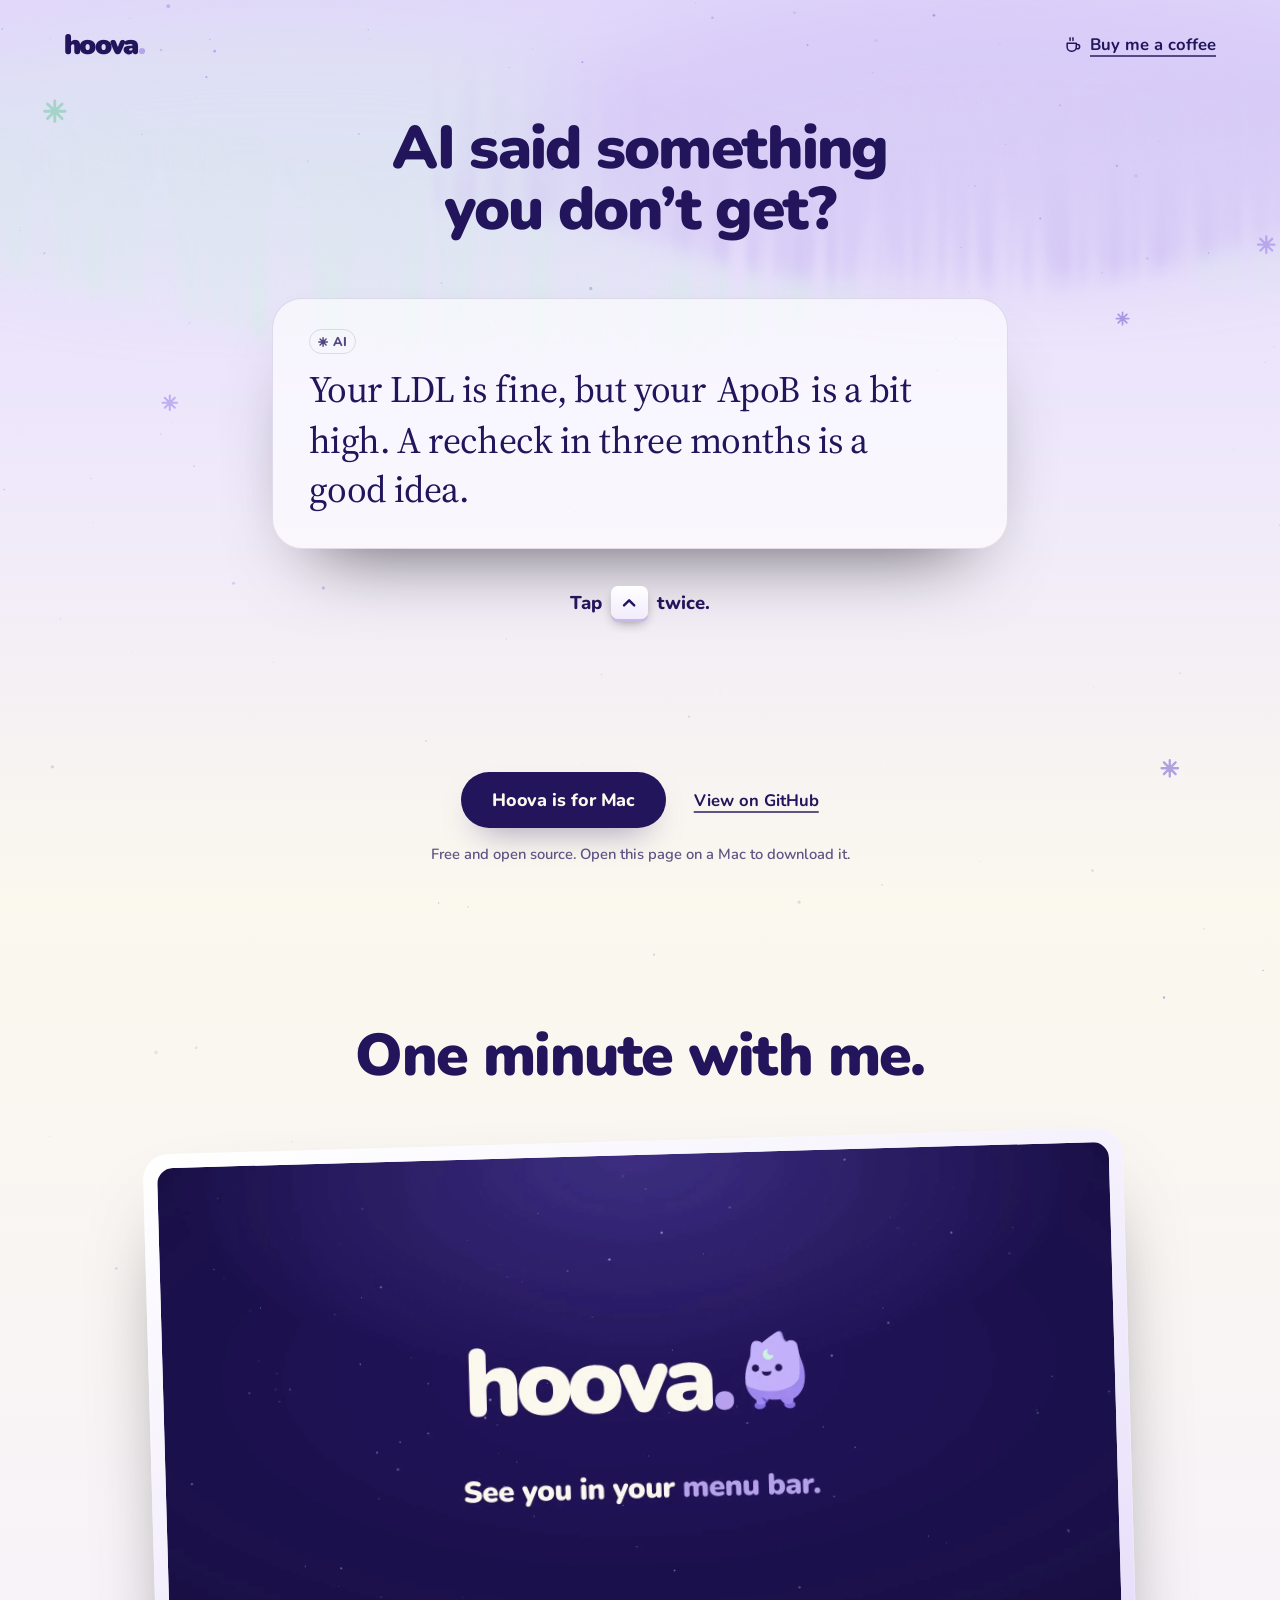
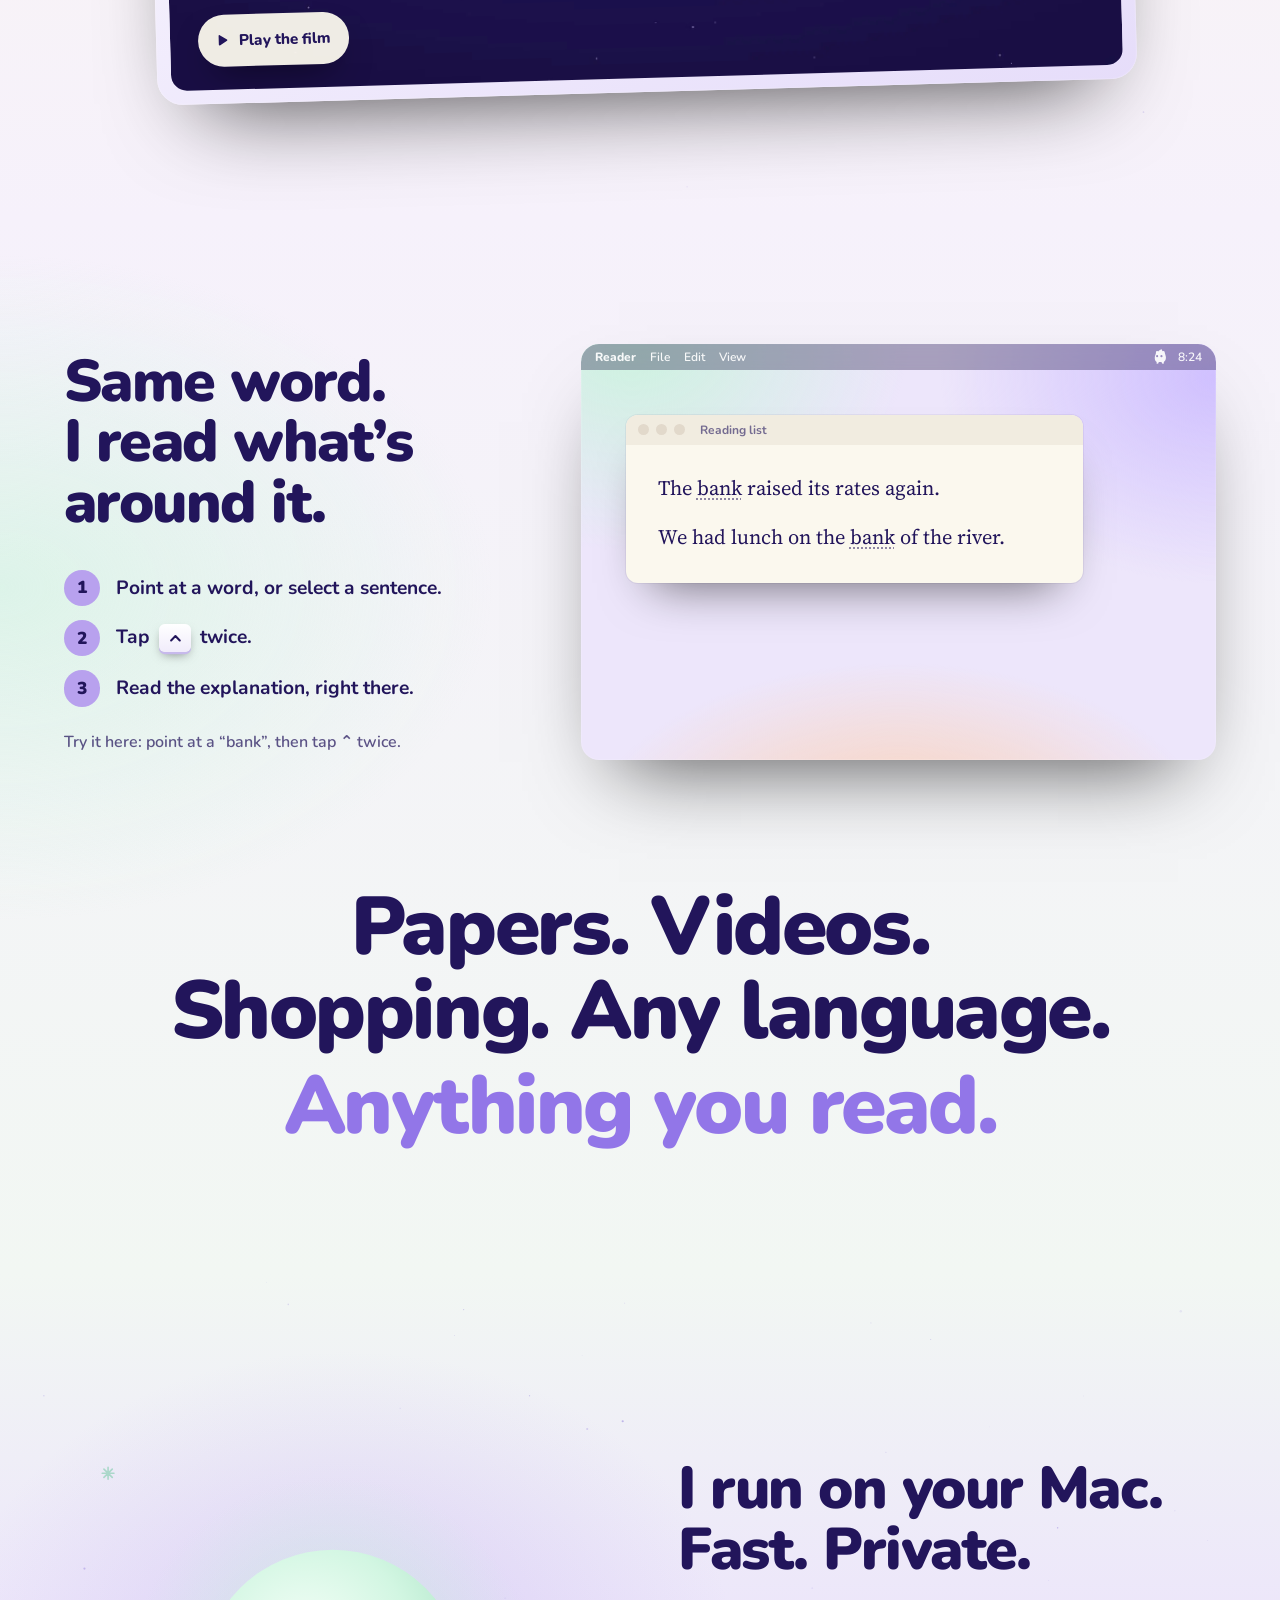
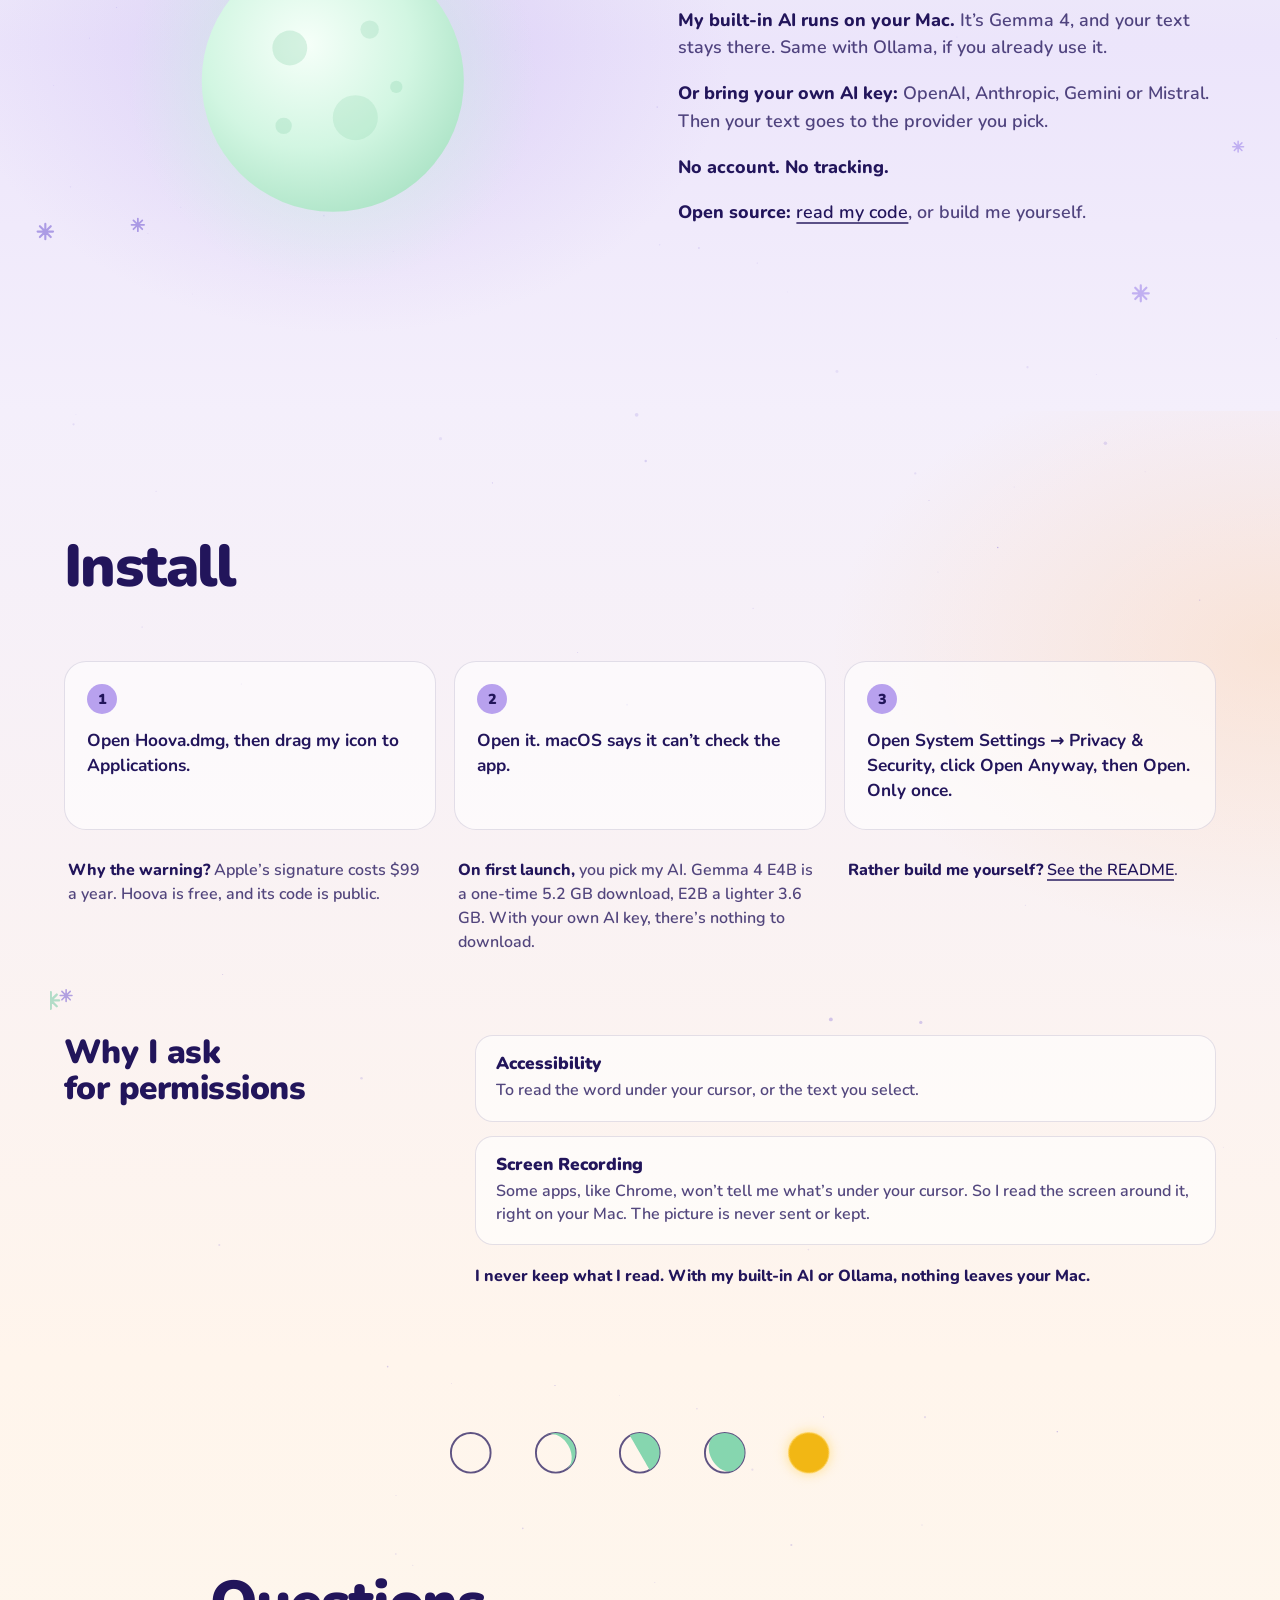
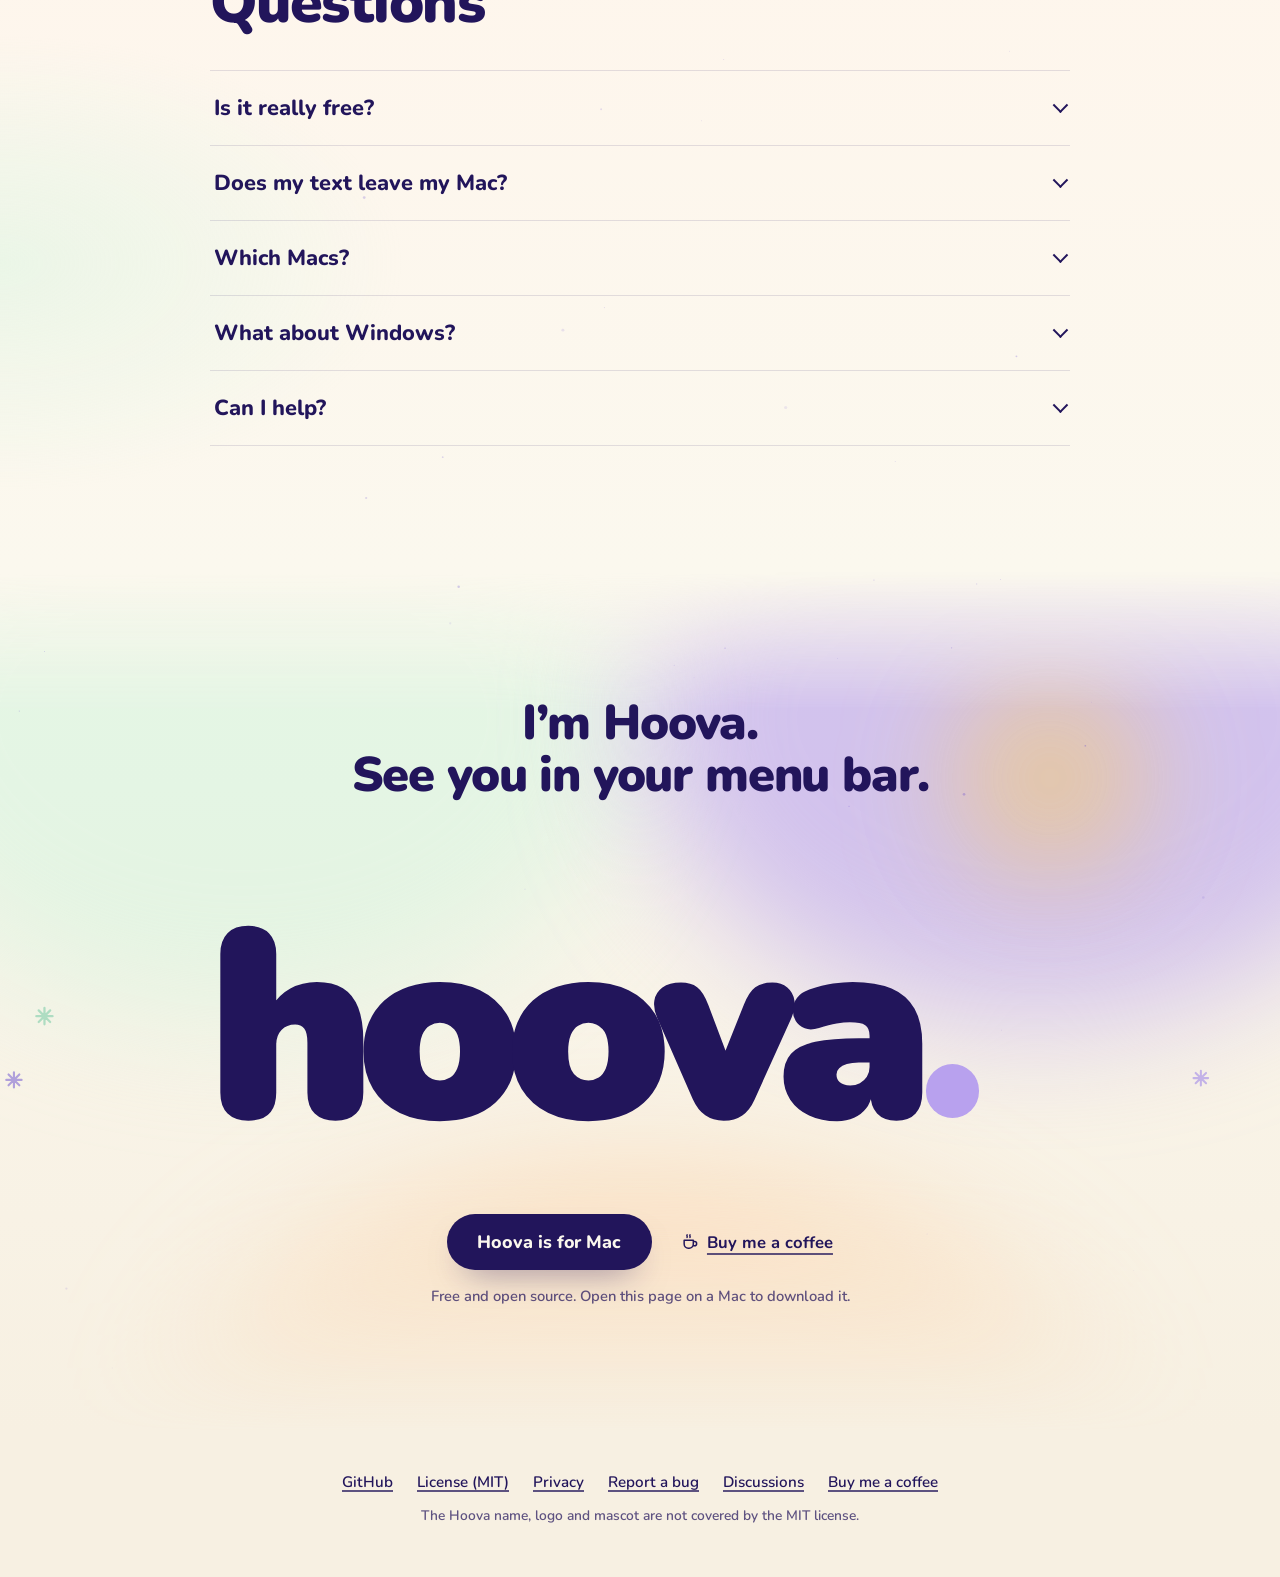
==== index.html @ bda9e82a "Publish Hoova's website" ====
<!doctype html>
<html lang="en">
<head>
<meta charset="utf-8">
<meta name="viewport" content="width=device-width, initial-scale=1">
<title>Hoova: tap Control twice, understand any word</title>
<meta name="description" content="Hoova lives in your Mac's menu bar. Point at a word or select a sentence, tap Control twice, and read what it means right where it is. Free and open source.">
<meta name="color-scheme" content="dark light">
<meta name="theme-color" content="#0D0830" media="(prefers-color-scheme: dark)">
<meta name="theme-color" content="#E6DDFB" media="(prefers-color-scheme: light)">
<link rel="icon" href="favicon.svg" type="image/svg+xml">
<link rel="canonical" href="https://hoova-app.github.io/">
<meta property="og:type" content="website">
<meta property="og:url" content="https://hoova-app.github.io/">
<meta property="og:title" content="Hoova: tap Control twice, understand any word">
<meta property="og:description" content="Point at a word, tap Control twice, and read what it means right where it is. It runs on your Mac. Free and open source.">
<meta property="og:image" content="https://hoova-app.github.io/og.png">
<meta property="og:image:width" content="1200">
<meta property="og:image:height" content="630">
<meta property="og:image:alt" content="An AI answer under a night sky, with the word “ApoB” lit in lavender and Hoova, a small lavender mascot, peeking over it.">
<meta name="twitter:card" content="summary_large_image">
<link rel="preload" href="fonts/nunito.woff" as="font" type="font/woff" crossorigin>
<link rel="preload" href="fonts/source-serif-4.woff" as="font" type="font/woff" crossorigin>
<link rel="stylesheet" href="styles.css">
<script>document.documentElement.classList.add('js')</script>
<script src="main.js" defer></script>
</head>
<body>
<a class="skip" href="#demo">Skip to the demo</a>

<main>
<section class="hero scene" data-scene="hero" aria-labelledby="hero-title">
  <div class="sky" aria-hidden="true">
    <svg class="aurora" viewBox="0 0 1440 640" preserveAspectRatio="xMidYMin slice">
      <defs>
        <filter id="aurora-rays" x="-10%" y="-30%" width="120%" height="160%" color-interpolation-filters="sRGB">
          <feTurbulence type="fractalNoise" baseFrequency="0.06 0.0024" numOctaves="2" seed="11" result="noise"/>
          <feColorMatrix in="noise" type="matrix" values="0 0 0 0 1  0 0 0 0 1  0 0 0 0 1  1.8 0 0 0 -.5" result="rays"/>
          <feComposite in="SourceGraphic" in2="rays" operator="in" result="lit"/>
          <feGaussianBlur in="lit" stdDeviation="2.5 10"/>
        </filter>
        <filter id="aurora-glow" x="-30%" y="-60%" width="160%" height="220%">
          <feGaussianBlur stdDeviation="42"/>
        </filter>
        <linearGradient id="curtain-mint" x1="0" y1="0" x2="0" y2="1">
          <stop offset="0" stop-color="#C9F4DC" stop-opacity="0"/>
          <stop offset=".45" stop-color="#C9F4DC" stop-opacity=".22"/>
          <stop offset=".84" stop-color="#C9F4DC" stop-opacity=".95"/>
          <stop offset="1" stop-color="#C9F4DC" stop-opacity="0"/>
        </linearGradient>
        <linearGradient id="curtain-iris" x1="0" y1="0" x2="0" y2="1">
          <stop offset="0" stop-color="#B8A1EE" stop-opacity="0"/>
          <stop offset=".5" stop-color="#B8A1EE" stop-opacity=".25"/>
          <stop offset=".86" stop-color="#B8A1EE" stop-opacity=".95"/>
          <stop offset="1" stop-color="#B8A1EE" stop-opacity="0"/>
        </linearGradient>
      </defs>
      <g class="aurora-glow" filter="url(#aurora-glow)">
        <ellipse cx="380" cy="150" rx="420" ry="120" fill="#C9F4DC"/>
        <ellipse cx="1080" cy="120" rx="460" ry="130" fill="#B8A1EE"/>
      </g>
      <g class="aurora-rays" filter="url(#aurora-rays)">
        <path d="M-60 70C180 40 360 210 640 170C860 140 980 40 1180 60C1320 74 1420 120 1500 110L1500 300C1380 320 1290 250 1150 250C960 250 860 350 630 360C380 372 200 230 -60 260Z" fill="url(#curtain-mint)"/>
        <path d="M520 20C700 30 820 150 1010 130C1180 112 1300 20 1500 40L1500 220C1330 200 1220 280 1040 290C840 300 720 190 520 200Z" fill="url(#curtain-iris)"/>
      </g>
    </svg>
    <svg class="stars" viewBox="0 0 1440 900" preserveAspectRatio="xMidYMid slice"></svg>
    <div class="shooting"></div>
  </div>

  <header class="bar">
    <a class="wordmark" href="./" aria-label="Hoova, home">hoova<span>.</span></a>
    <a class="link coffee" data-coffee href="https://paypal.me/TahiriAlaouiYouness"><svg class="cup" viewBox="0 0 24 24" aria-hidden="true"><path d="M5 10h11v4.5a5 5 0 0 1-5 5h-1a5 5 0 0 1-5-5zM16 11.5h1.5a2.5 2.5 0 0 1 0 5H16M8.5 3.5c-.8 1 .8 2 0 3M12 3.5c-.8 1 .8 2 0 3"/></svg>Buy me a coffee</a>
  </header>

  <h1 class="headline" id="hero-title"><span class="hl-line">AI said something</span> <span class="hl-line">you don’t get?</span></h1>

  <div class="demo stage" id="demo">
    <div class="reply">
      <p class="reply-who"><svg viewBox="0 0 20 20" aria-hidden="true"><path d="M10 3v14M3 10h14M5.05 5.05l9.9 9.9M14.95 5.05l-9.9 9.9"/></svg>AI</p>
      <p class="reply-text">Your LDL is fine, but your <button class="word" type="button" aria-expanded="false" aria-controls="explain" aria-describedby="hint"><span class="word-base">ApoB</span><span class="word-lit" aria-hidden="true">ApoB</span><span class="caret" aria-hidden="true"></span></button> is a bit high. A recheck in three months is a good idea.</p>
    </div>
    <div class="zone">
      <div class="after">
        <p class="hint" id="hint"><span class="hint-keys">Tap <span class="sr-only">Control</span><span class="key" aria-hidden="true"><svg viewBox="0 0 24 24"><path d="M6.5 14.5 12 9l5.5 5.5"/></svg></span> twice.</span><span class="hint-touch">Tap the word.</span></p>
      </div>
      <section class="card" id="explain" aria-labelledby="card-term">
        <p class="card-context">In “Blood test results”</p>
        <p class="card-badge"><svg viewBox="0 0 20 20" aria-hidden="true"><path d="M10 3v14M3 10h14M5.05 5.05l9.9 9.9M14.95 5.05l-9.9 9.9"/></svg>AI</p>
        <h2 class="card-term" id="card-term">ApoB</h2>
        <p class="card-text">Here, ApoB is a protein found on every particle that carries “bad” cholesterol. Measuring it tells how many of those particles you have.</p>
      </section>
    </div>

    <div class="perch" aria-hidden="true">
      <div class="hv">
        <svg class="hoova" viewBox="272 268 480 480" data-mood="happy">
          <defs>
            <clipPath id="hv-body"><path id="hv-shape" d="M440 718C418 728 396 718 398 694C368 672 339 638 337 580C335 522 352 474 368 442C374 410 370 372 385 356C398 342 424 346 440 360C468 336 504 312 528 298C546 288 560 298 562 314C566 334 572 348 584 356C602 344 634 346 645 372C651 398 655 432 668 466C690 522 694 592 668 640C652 668 632 684 616 690C618 712 600 728 576 722C556 718 546 702 540 693C512 696 482 694 470 690C466 704 456 714 440 718Z"/></clipPath>
            <radialGradient id="hv-gold-glow" gradientUnits="userSpaceOnUse" cx="474.985" cy="427.998" r="66">
              <stop offset=".36" stop-color="#FFCC3D" stop-opacity=".7"/>
              <stop offset="1" stop-color="#FFCC3D" stop-opacity="0"/>
            </radialGradient>
            <radialGradient id="hv-sun" r=".5">
              <stop offset=".15" stop-color="#FFD84A" stop-opacity=".8"/>
              <stop offset="1" stop-color="#FFD84A" stop-opacity="0"/>
            </radialGradient>
            <radialGradient id="hv-white" r=".5">
              <stop offset="0" stop-color="#fff"/>
              <stop offset=".55" stop-color="#fff"/>
              <stop offset="1" stop-color="#FFF1A6"/>
            </radialGradient>
            <filter id="hv-blur-26" x="-60%" y="-60%" width="220%" height="220%"><feGaussianBlur stdDeviation="26"/></filter>
            <filter id="hv-blur-16" x="-60%" y="-60%" width="220%" height="220%"><feGaussianBlur stdDeviation="16"/></filter>
            <filter id="hv-blur-9" x="-80%" y="-80%" width="260%" height="260%"><feGaussianBlur stdDeviation="9"/></filter>
            <filter id="hv-blur-7" x="-40%" y="-300%" width="180%" height="700%"><feGaussianBlur stdDeviation="7"/></filter>
            <filter id="hv-blur-3" x="-30%" y="-30%" width="160%" height="160%"><feGaussianBlur stdDeviation="3"/></filter>
          </defs>
          <ellipse class="hv-shadow" cx="515" cy="741" rx="88" ry="7" filter="url(#hv-blur-7)"/>
          <g class="hv-aura">
            <g class="aura-outer"><use href="#hv-shape" transform="translate(515 735) scale(1.17 1.28) translate(-515 -735)" filter="url(#hv-blur-26)"/></g>
            <g class="aura-inner"><use href="#hv-shape" transform="translate(515 735) scale(1.08 1.18) translate(-515 -735)" filter="url(#hv-blur-16)"/></g>
            <g class="aura-tongues" filter="url(#hv-blur-9)">
              <g transform="translate(452 315)"><path class="tongue t1" d="M0 35C26 35 11.7 -21 0 -35C-11.7 -21 -26 35 0 35Z"/></g>
              <g transform="translate(515 315)"><path class="tongue t2" d="M0 35C26 35 11.7 -21 0 -35C-11.7 -21 -26 35 0 35Z"/></g>
              <g transform="translate(578 315)"><path class="tongue t3" d="M0 35C26 35 11.7 -21 0 -35C-11.7 -21 -26 35 0 35Z"/></g>
            </g>
          </g>
          <g class="hv-fig">
            <g class="hv-feet">
              <g class="foot foot-l"><ellipse cx="419" cy="724" rx="33" ry="23" transform="rotate(-5.73 419 724)"/></g>
              <g class="foot foot-r"><ellipse cx="593" cy="724" rx="33" ry="23" transform="rotate(5.73 593 724)"/></g>
            </g>
            <g class="hv-tiptoes">
              <path d="M0 -31C30 -31 13.5 18.6 0 31C-13.5 18.6 -30 -31 0 -31Z" transform="translate(428 736) rotate(10.3)"/>
              <path d="M0 -31C30 -31 13.5 18.6 0 31C-13.5 18.6 -30 -31 0 -31Z" transform="translate(584 736) rotate(-10.3)"/>
            </g>
            <g class="hv-body" clip-path="url(#hv-body)">
              <use class="hv-tone-shadow" href="#hv-shape"/>
              <path class="hv-tone-body" d="M280 270H640C648 400 668 508 650 574C612 650 452 670 340 606L280 600Z"/>
              <path class="hv-tone-ear" d="M545 300C552 318 556 340 574 356C584 362 592 360 596 352C580 346 570 330 566 312C562 296 552 290 545 300Z"/>
              <path class="hv-tone-crease" d="M428 676C440 682 454 690 466 700C470 708 462 714 456 712C446 702 434 690 428 676Z"/>
            </g>
            <g class="hv-moon">
              <circle class="moon-disc" cx="474.985" cy="427.998" r="31"/>
              <path class="moon-phase" d="M474.6 397A31 31 0 1 0 505.9 430.3A23 23 0 0 1 474.6 397Z"/>
            </g>
            <g class="hv-gold">
              <circle cx="474.985" cy="427.998" r="66" fill="url(#hv-gold-glow)"/>
              <circle class="gold-ring" cx="474.985" cy="427.998" r="47" filter="url(#hv-blur-3)"/>
              <circle cx="474.985" cy="427.998" r="31" fill="#FFCC3D"/>
              <ellipse cx="462.985" cy="414.498" rx="7" ry="5.5" fill="#fff" fill-opacity=".55"/>
            </g>
            <g class="hv-face">
              <g class="hv-eyes">
                <g class="mood m-happy m-reading">
                  <ellipse class="eye" cx="410" cy="507" rx="21" ry="21"/>
                  <ellipse class="eye" cx="546" cy="507" rx="21" ry="21"/>
                </g>
                <g class="hv-final-eyes">
                  <circle cx="410" cy="507" r="66" fill="url(#hv-sun)"/>
                  <circle cx="546" cy="507" r="66" fill="url(#hv-sun)"/>
                  <circle class="eye" cx="410" cy="507" r="23" fill="url(#hv-white)"/>
                  <circle class="eye" cx="546" cy="507" r="23" fill="url(#hv-white)"/>
                </g>
              </g>
              <path class="mood m-happy" d="M447 526Q475 533 503 526Q502 552 475 553Q448 552 447 526Z"/>
              <path class="mood m-reading stroke" d="M460 548Q474 554 488 548" stroke-width="13"/>
              <g class="mood m-proud">
                <path class="stroke" d="M388 516Q410 494 432 516M524 516Q546 494 568 516" stroke-width="14"/>
                <path d="M440 530Q475 540 510 530Q508 566 475 567Q442 566 440 530Z"/>
              </g>
              <g class="mood m-hurt">
                <path class="stroke" d="M392 494L426 507L392 520M564 494L530 507L564 520" stroke-width="13"/>
                <path class="stroke" d="M455 548Q465 540 475 548T495 548" stroke-width="11"/>
              </g>
            </g>
          </g>
        </svg>
      </div>
    </div>
  </div>

  <div class="cta">
    <div class="cta-row">
      <a class="btn" data-download href="https://github.com/Teay2026/hoova/releases/latest/download/Hoova.dmg">Download for Mac</a>
      <a class="link" href="https://github.com/Teay2026/hoova">View on GitHub</a>
    </div>
    <p class="fine" data-fine>Free and open source. For Macs with Apple Silicon, on macOS 27 or later.</p>
  </div>
</section>

<section class="scene film" data-scene="film" aria-labelledby="film-title">
  <svg class="stars" data-stars="34" data-seed="7" viewBox="0 0 1440 900" preserveAspectRatio="xMidYMid slice" aria-hidden="true"></svg>
  <h2 class="scene-title" id="film-title">One minute with me.</h2>
  <figure class="screen" data-moment>
    <div class="screen-glass">
      <video class="film-video" preload="none" playsinline poster="film/poster.webp" aria-label="Hoova’s launch film, one minute">
        <source src="film/hoova-film.mp4" type="video/mp4">
      </video>
      <button class="play" type="button"><svg viewBox="0 0 24 24" aria-hidden="true"><path d="M8 5.6v12.8c0 .8.9 1.3 1.6.9l10.2-6.4c.6-.4.6-1.3 0-1.7L9.6 4.8C8.9 4.3 8 4.8 8 5.6z"/></svg>Play the film</button>
    </div>
  </figure>
</section>

<section class="scene how" data-scene="how" aria-labelledby="how-title">
  <div class="how-grid">
    <div class="how-copy">
      <h2 class="scene-title" id="how-title"><span class="line">Same word.</span> <span class="line">I read what’s around it.</span></h2>
      <ol class="steps">
        <li><span class="step-n" aria-hidden="true">1</span><span>Point at a word, or select a sentence.</span></li>
        <li><span class="step-n" aria-hidden="true">2</span><span>Tap <span class="sr-only">Control</span><span class="key key-small" aria-hidden="true"><svg viewBox="0 0 24 24"><path d="M6.5 14.5 12 9l5.5 5.5"/></svg></span> twice.</span></li>
        <li><span class="step-n" aria-hidden="true">3</span><span>Read the explanation, right there.</span></li>
      </ol>
      <p class="how-try"><span class="hint-keys">Try it here: point at a “bank”, then tap ⌃ twice.</span><span class="hint-touch">Try it here: tap a “bank”.</span></p>
    </div>
    <div class="desk stage">
      <div class="desk-screen">
        <div class="desk-bar" aria-hidden="true">
          <span class="desk-app">Reader</span><span>File</span><span>Edit</span><span>View</span>
          <span class="desk-right">
            <svg class="desk-hoova" viewBox="330 285 372 470">
              <defs><mask id="desk-eyes"><rect x="300" y="250" width="440" height="540" fill="#fff"/><circle cx="410" cy="510" r="34" fill="#000"/><circle cx="546" cy="510" r="34" fill="#000"/></mask></defs>
              <g mask="url(#desk-eyes)" fill="currentColor">
                <path d="M440 718C418 728 396 718 398 694C368 672 339 638 337 580C335 522 352 474 368 442C374 410 370 372 385 356C398 342 424 346 440 360C468 336 504 312 528 298C546 288 560 298 562 314C566 334 572 348 584 356C602 344 634 346 645 372C651 398 655 432 668 466C690 522 694 592 668 640C652 668 632 684 616 690C618 712 600 728 576 722C556 718 546 702 540 693C512 696 482 694 470 690C466 704 456 714 440 718Z"/>
                <ellipse cx="419" cy="724" rx="33" ry="23"/><ellipse cx="593" cy="724" rx="33" ry="23"/>
              </g>
            </svg>
            <span>8:24</span>
          </span>
        </div>
        <div class="desk-window">
          <div class="desk-title" aria-hidden="true"><i></i><i></i><i></i><span>Reading list</span></div>
          <div class="desk-page">
            <p>The <button class="say" type="button" data-say="money" aria-expanded="false" aria-controls="desk-card">bank</button> raised its rates again.</p>
            <p>We had lunch on the <button class="say" type="button" data-say="river" aria-expanded="false" aria-controls="desk-card">bank</button> of the river.</p>
          </div>
        </div>
      </div>
      <section class="desk-card" id="desk-card" aria-labelledby="desk-term">
        <p class="card-context">In “Reading list”</p>
        <p class="card-badge"><svg viewBox="0 0 20 20" aria-hidden="true"><path d="M10 3v14M3 10h14M5.05 5.05l9.9 9.9M14.95 5.05l-9.9 9.9"/></svg>AI</p>
        <h3 class="card-term" id="desk-term">bank</h3>
        <p class="card-text" id="desk-text"></p>
      </section>
      <svg class="desk-pointer" viewBox="0 0 24 24" aria-hidden="true"><path d="M6 3.5v15.2l4.1-3.9 2.7 6 2.6-1.1-2.7-5.9 5.6-.3z"/></svg>
    </div>
  </div>
  <p class="anything" data-moment>
    <span class="any">Papers.</span> <span class="any">Videos.</span> <span class="any">Shopping.</span> <span class="any">Any language.</span>
    <span class="any any-last">Anything you read.</span>
  </p>
</section>

<section class="scene private" data-scene="private" aria-labelledby="private-title">
  <svg class="stars" data-stars="60" data-seed="23" viewBox="0 0 1440 900" preserveAspectRatio="xMidYMid slice" aria-hidden="true"></svg>
  <div class="private-grid">
    <div class="moon-stage stage" data-moment>
      <svg class="big-moon" viewBox="0 0 400 400" aria-hidden="true">
        <defs>
          <radialGradient id="moon-halo" r=".5">
            <stop offset=".55" stop-color="#C9F4DC" stop-opacity=".34"/>
            <stop offset="1" stop-color="#C9F4DC" stop-opacity="0"/>
          </radialGradient>
          <radialGradient id="moon-face" cx=".4" cy=".36" r=".72">
            <stop offset="0" stop-color="#F6FFF9"/>
            <stop offset=".55" stop-color="#D2F6E2"/>
            <stop offset="1" stop-color="#A9E2C4"/>
          </radialGradient>
        </defs>
        <circle class="moon-halo" cx="200" cy="200" r="200" fill="url(#moon-halo)"/>
        <circle class="moon-face" cx="200" cy="200" r="128" fill="url(#moon-face)"/>
        <g class="moon-craters" fill="#8FD3AF">
          <circle cx="158" cy="168" r="17" opacity=".32"/>
          <circle cx="236" cy="150" r="9" opacity=".28"/>
          <circle cx="222" cy="236" r="22" opacity=".26"/>
          <circle cx="152" cy="244" r="8" opacity=".3"/>
          <circle cx="262" cy="206" r="6" opacity=".3"/>
        </g>
      </svg>
    </div>
    <div class="private-copy">
      <h2 class="scene-title" id="private-title"><span class="line">I run on your Mac.</span> <span class="line">Fast. Private.</span></h2>
      <p><strong>My built-in AI runs on your Mac.</strong> It’s Gemma 4, and your text stays there. Same with Ollama, if you already use it.</p>
      <p><strong>Or bring your own AI key:</strong> OpenAI, Anthropic, Gemini or Mistral. Then your text goes to the provider you pick.</p>
      <p><strong>No account. No tracking.</strong></p>
      <p><strong>Open source:</strong> <a href="https://github.com/Teay2026/hoova">read my code</a>, or build me yourself.</p>
    </div>
  </div>
</section>

<section class="scene install" data-scene="install" aria-labelledby="install-title">
  <svg class="stars" data-stars="40" data-seed="53" viewBox="0 0 1440 900" preserveAspectRatio="xMidYMid slice" aria-hidden="true"></svg>
  <h2 class="scene-title" id="install-title">Install</h2>
  <div class="install-stage stage">
    <ol class="install-steps">
      <li class="install-card"><span class="step-n" aria-hidden="true">1</span><p>Open Hoova.dmg, then drag my icon to Applications.</p></li>
      <li class="install-card"><span class="step-n" aria-hidden="true">2</span><p>Open it. macOS says it can’t check the app.</p></li>
      <li class="install-card" id="install-anyway"><span class="step-n" aria-hidden="true">3</span><p>Open System Settings → Privacy &amp; Security, click <b>Open Anyway</b>, then <b>Open</b>. Only once.</p></li>
    </ol>
  </div>
  <div class="install-notes">
    <p><strong>Why the warning?</strong> Apple’s signature costs $99 a year. Hoova is free, and its code is public.</p>
    <p><strong>On first launch,</strong> you pick my AI. Gemma 4 E4B is a one-time 5.2 GB download, E2B a lighter 3.6 GB. With your own AI key, there’s nothing to download.</p>
    <p><strong>Rather build me yourself?</strong> <a href="https://github.com/Teay2026/hoova#readme">See the README</a>.</p>
  </div>
  <div class="permissions">
    <h3>Why I ask for permissions</h3>
    <dl>
      <div><dt>Accessibility</dt><dd>To read the word under your cursor, or the text you select.</dd></div>
      <div><dt>Screen Recording</dt><dd>Some apps, like Chrome, won’t tell me what’s under your cursor. So I read the screen around it, right on your Mac. The picture is never sent or kept.</dd></div>
    </dl>
    <p class="permissions-end">I never keep what I read. With my built-in AI or Ollama, nothing leaves your Mac.</p>
  </div>
</section>

<section class="scene faq" data-scene="faq" aria-labelledby="faq-title">
  <svg class="stars" data-stars="40" data-seed="61" viewBox="0 0 1440 900" preserveAspectRatio="xMidYMid slice" aria-hidden="true"></svg>
  <!-- Les cinq lunes de l'accueil de l'app : la nuit avance vers la pleine lune de la fin. -->
  <div class="moons" data-moment aria-hidden="true"></div>
  <h2 class="scene-title" id="faq-title">Questions</h2>
  <div class="faq-list">
    <details>
      <summary>Is it really free?</summary>
      <p>Yes. No ads, no account, no subscription. Hoova is open source, under the MIT license.</p>
    </details>
    <details>
      <summary>Does my text leave my Mac?</summary>
      <p>Not with my built-in AI or Ollama. With your own key, I send your provider the word, the text around it (up to about 12,000 characters, including the start of the page) and the page title. Never a picture of your screen. Some free plans, Gemini’s for one, let the provider use your text, so check its terms.</p>
    </details>
    <details>
      <summary>Which Macs?</summary>
      <p>Macs with Apple Silicon, on macOS 27 or later.</p>
    </details>
    <details>
      <summary>What about Windows?</summary>
      <p>Not yet. <a href="https://github.com/Teay2026/hoova">Watch the repo on GitHub</a> to hear first.</p>
    </details>
    <details>
      <summary>Can I help?</summary>
      <p>Yes. <a href="https://github.com/Teay2026/hoova/issues/new/choose">Report a bug</a>, share an idea in <a href="https://github.com/Teay2026/hoova/discussions">Discussions</a>, or send a pull request.</p>
    </details>
  </div>
</section>

<section class="scene end" data-scene="end" aria-labelledby="end-title" data-moment>
  <div class="end-sky" aria-hidden="true"><i class="glow glow-mint"></i><i class="glow glow-iris"></i><i class="glow glow-peach"></i><i class="glow glow-gold"></i></div>
  <svg class="stars" data-stars="40" data-seed="41" viewBox="0 0 1440 900" preserveAspectRatio="xMidYMid slice" aria-hidden="true"></svg>
  <h2 class="end-line" id="end-title"><span class="line">I’m Hoova.</span> <span class="line">See you in your menu bar.</span></h2>
  <div class="end-mark stage" aria-hidden="true"><span class="end-word">hoova<span class="end-dot"></span></span></div>
  <div class="cta">
    <div class="cta-row">
      <a class="btn" data-download data-farewell href="https://github.com/Teay2026/hoova/releases/latest/download/Hoova.dmg">Download for Mac</a>
      <a class="link coffee" data-coffee href="https://paypal.me/TahiriAlaouiYouness"><svg class="cup" viewBox="0 0 24 24" aria-hidden="true"><path d="M5 10h11v4.5a5 5 0 0 1-5 5h-1a5 5 0 0 1-5-5zM16 11.5h1.5a2.5 2.5 0 0 1 0 5H16M8.5 3.5c-.8 1 .8 2 0 3M12 3.5c-.8 1 .8 2 0 3"/></svg>Buy me a coffee</a>
    </div>
    <p class="fine" data-fine>Free and open source. For Macs with Apple Silicon, on macOS 27 or later.</p>
  </div>
</section>

<p class="sr-only" aria-live="polite" id="live"></p>
</main>

<footer class="foot">
  <nav class="foot-links" aria-label="Hoova on the web">
    <a href="https://github.com/Teay2026/hoova">GitHub</a>
    <a href="https://github.com/Teay2026/hoova/blob/main/LICENSE">License (MIT)</a>
    <a href="privacy.html">Privacy</a>
    <a href="https://github.com/Teay2026/hoova/issues/new/choose">Report a bug</a>
    <a href="https://github.com/Teay2026/hoova/discussions">Discussions</a>
    <a data-coffee href="https://paypal.me/TahiriAlaouiYouness">Buy me a coffee</a>
  </nav>
  <p class="foot-note">The Hoova name, logo and mascot are not covered by the MIT license.</p>
</footer>
</body>
</html>
---- styles.css ----
/* Hoova : le haut de la page, « une nuit, un mot ». */

@font-face {
  font-family: "Nunito";
  src: url("fonts/nunito.woff") format("woff");
  font-weight: 400 1000;
  font-display: swap;
}

@font-face {
  font-family: "Source Serif 4";
  src: url("fonts/source-serif-4.woff") format("woff");
  font-weight: 300 700;
  font-display: swap;
}

/* La nuit (mode sombre), puis l'aube pastel de l'accueil (mode clair). */
:root {
  --sky-0: #0D0830;
  --sky-1: #170E47;
  --sky-2: #22155B;
  --ink: #FBF8EE;
  --ink-soft: rgb(251 248 238 / .74);
  --ink-faint: rgb(251 248 238 / .64);
  --star: #FBF8EE;
  --iris: #B8A1EE;
  --night: #22155B;
  --sel: #B8A1EE;
  --sel-ink: #22155B;
  --btn: #FBF8EE;
  --btn-ink: #22155B;
  --btn-hover: #FFFFFF;
  --btn-glow: 0 16px 38px -18px rgb(251 248 238 / .55);
  --focus: #C9F4DC;
  --key-top: #3A2E7C;
  --key-bottom: #2A1F66;
  --key-edge: #100A36;
  --key-ink: #FBF8EE;
  --card-shadow: 0 26px 60px -20px rgb(4 2 22 / .75), 0 2px 8px rgb(4 2 22 / .3);
  --hv-ground: .35;
  --aurora: .62;
  --aurora-blend: screen;
  --stars: 1;
  --hv-size: clamp(84px, 10.5vw, 152px);
  --ease-out: cubic-bezier(.23, 1, .32, 1);
  --ease-in-out: cubic-bezier(.77, 0, .175, 1);
  color-scheme: dark;
}

@media (prefers-color-scheme: light) {
  :root {
    --sky-0: #E2D8FB;
    --sky-1: #EEE8FB;
    --sky-2: #FBF8EE;
    --ink: #22155B;
    --ink-soft: rgb(34 21 91 / .78);
    --ink-faint: rgb(34 21 91 / .72);
    --star: #6A4FD0;
    --btn: #22155B;
    --btn-ink: #FBF8EE;
    --btn-hover: #31207D;
    --btn-glow: 0 16px 34px -18px rgb(34 21 91 / .6);
    --focus: #6A4FD0;
    --key-top: #FFFFFF;
    --key-bottom: #F1ECFB;
    --key-edge: #C7B9EC;
    --key-ink: #22155B;
    --card-shadow: 0 22px 50px -22px rgb(34 21 91 / .5), 0 2px 6px rgb(34 21 91 / .12);
    --hv-ground: .16;
    --aurora: .5;
    --aurora-blend: normal;
    --stars: .5;
    color-scheme: light;
  }
}

*,
*::before,
*::after {
  box-sizing: border-box;
}

html {
  background: var(--sky-2);
}

body {
  margin: 0;
  color: var(--ink);
  font-family: "Nunito", ui-rounded, system-ui, sans-serif;
  -webkit-font-smoothing: antialiased;
  -moz-osx-font-smoothing: grayscale;
  text-rendering: optimizeLegibility;
}

::selection {
  background: var(--sel);
  color: var(--sel-ink);
}

.sr-only {
  position: absolute;
  width: 1px;
  height: 1px;
  margin: -1px;
  padding: 0;
  overflow: hidden;
  clip: rect(0 0 0 0);
  white-space: nowrap;
  border: 0;
}

.skip {
  position: absolute;
  left: 16px;
  top: -80px;
  z-index: 10;
  padding: 10px 16px;
  border-radius: 12px;
  background: var(--btn);
  color: var(--btn-ink);
  font-weight: 800;
  text-decoration: none;
}

.skip:focus {
  top: 16px;
}

:focus-visible {
  outline: 2.5px solid var(--focus);
  outline-offset: 4px;
  border-radius: 6px;
}

/* La scène */

.hero {
  position: relative;
  isolation: isolate;
  min-height: 100vh;
  min-height: 100svh;
  display: flex;
  flex-direction: column;
  align-items: center;
  padding: 0 clamp(16px, 5vw, 72px) clamp(22px, 4vh, 44px);
  overflow: clip;
  background: linear-gradient(180deg, var(--sky-0) 0%, var(--sky-1) 50%, var(--sky-2) 100%);
}

.sky {
  position: absolute;
  inset: 0;
  z-index: -1;
  pointer-events: none;
}

.aurora {
  position: absolute;
  left: -2%;
  top: 0;
  width: 104%;
  height: 74%;
  opacity: var(--aurora);
  mix-blend-mode: var(--aurora-blend);
  will-change: translate;
}

.aurora-glow {
  opacity: .5;
}

.stars {
  position: absolute;
  inset: -12px;
  width: calc(100% + 24px);
  height: calc(100% + 24px);
  opacity: var(--stars);
  color: var(--star);
  will-change: translate;
}

.stars circle {
  fill: currentColor;
}

.spark {
  fill: none;
  stroke-linecap: round;
}

.spark-ink {
  stroke: currentColor;
}

.spark-mint {
  stroke: #C9F4DC;
}

.spark-iris {
  stroke: #B8A1EE;
}

.spark-gold {
  stroke: #FFCC3D;
}

@media (prefers-color-scheme: light) {
  .spark-mint {
    stroke: #6CC79F;
  }

  .spark-iris {
    stroke: #9276E8;
  }

  .spark-gold {
    stroke: #E2A400;
  }
}

.shooting {
  position: absolute;
  left: 0;
  top: 0;
  width: 170px;
  height: 2px;
  border-radius: 2px;
  background: linear-gradient(90deg, rgb(255 250 230 / 0), rgb(255 250 230 / .95));
  opacity: 0;
  transform-origin: 100% 50%;
}

@media (prefers-color-scheme: light) {
  .shooting {
    background: linear-gradient(90deg, rgb(146 118 232 / 0), rgb(146 118 232 / .9));
  }
}

/* Le haut */

.bar {
  align-self: stretch;
  display: flex;
  align-items: center;
  justify-content: space-between;
  gap: 16px;
  padding-top: clamp(18px, 3.4vh, 32px);
}

.wordmark {
  color: var(--ink);
  font-weight: 1000;
  font-size: 28px;
  line-height: 1;
  letter-spacing: -.06em;
  text-decoration: none;
}

.wordmark span {
  color: var(--iris);
}

.headline {
  /* Sur un écran haut, l'espace libre se partage entre le haut de la phrase et l'appel. */
  margin: auto 0 0;
  padding-top: clamp(14px, 4.6vh, 60px);
  font-weight: 900;
  font-size: clamp(36px, min(4.7vw, 7.2vh), 82px);
  line-height: 1.02;
  letter-spacing: -.028em;
  text-align: center;
}

.hl-line {
  display: block;
}

.w {
  display: inline-block;
}

/* La réponse d'une IA, en grand, et le mot qu'on ne comprend pas */

:root {
  --reply-glass: rgb(251 248 238 / .07);
}

@media (prefers-color-scheme: light) {
  :root {
    --reply-glass: rgb(255 255 255 / .62);
  }
}

.demo {
  position: relative;
  display: grid;
  justify-items: stretch;
  width: min(100%, 46rem);
  /* Assez d'air pour que Hoova, qui dépasse du haut de la bulle, ne touche jamais le titre. */
  margin-top: clamp(36px, 6.4vh, 76px);
}

.reply {
  padding: clamp(18px, 2.4vw, 30px) clamp(20px, 2.8vw, 36px) clamp(22px, 2.8vw, 34px);
  border: 1px solid var(--card-line);
  border-radius: clamp(22px, 2.4vw, 30px);
  background: var(--reply-glass);
  box-shadow: 0 40px 80px -44px rgb(0 0 0 / .7);
}

.reply-who {
  display: inline-flex;
  align-items: center;
  gap: .32em;
  margin: 0 0 .8em;
  padding: .2em .65em .2em .55em;
  border: 1.5px solid var(--card-line);
  border-radius: 99px;
  color: var(--ink-soft);
  font-weight: 800;
  font-size: .8rem;
}

.reply-who svg {
  width: .95em;
  height: .95em;
  fill: none;
  stroke: currentColor;
  stroke-width: 2.4;
  stroke-linecap: round;
}

.reply-text {
  margin: 0;
  font-family: "Source Serif 4", Georgia, serif;
  font-weight: 420;
  font-size: clamp(23px, min(2.9vw, 4.6vh), 44px);
  font-optical-sizing: auto;
  line-height: 1.32;
  letter-spacing: -.012em;
  text-wrap: pretty;
}

.tok {
  display: inline-block;
}

.word {
  position: relative;
  display: inline-block;
  margin: 0;
  padding: 0;
  border: 0;
  background: none;
  color: inherit;
  font: inherit;
  letter-spacing: inherit;
  cursor: pointer;
  -webkit-tap-highlight-color: transparent;
}

.word:focus-visible {
  outline-offset: 4px;
  border-radius: .16em;
}

.word-base,
.word-lit {
  display: inline-block;
  padding: .02em .1em .05em;
  border-radius: .16em;
  white-space: nowrap;
}

.word-lit {
  position: absolute;
  inset: 0;
  background: var(--sel);
  color: var(--sel-ink);
  clip-path: inset(0 100% 0 0);
}

html:not(.js) .word-lit {
  clip-path: none;
}

/* Le curseur de texte qui sélectionne le mot */
.caret {
  position: absolute;
  left: .1em;
  top: .12em;
  width: 2px;
  height: 1.06em;
  background: var(--ink);
  border-radius: 1px;
  opacity: 0;
  pointer-events: none;
}

.caret::before,
.caret::after {
  content: "";
  position: absolute;
  left: -5px;
  width: 12px;
  height: 2px;
  border-radius: 1px;
  background: inherit;
}

.caret::before {
  top: 0;
}

.caret::after {
  bottom: 0;
}

/* Sous le mot : la fin de la phrase et le geste, ou le pop-up de Hoova */

.zone {
  display: grid;
  justify-self: stretch;
  margin-top: .5rem;
}

.zone > * {
  grid-area: 1 / 1;
}

.after {
  display: grid;
  justify-items: center;
  align-content: start;
  transition: opacity 200ms ease;
}

.hint {
  justify-self: center;
  margin: clamp(18px, 3.2vh, 32px) 0 0;
  font-weight: 800;
  font-size: clamp(17px, 1.45vw, 21px);
}

.hint .hint-keys {
  display: inline-flex;
  align-items: center;
  gap: .5em;
}

.hint-touch {
  display: none;
}

@media (hover: none) and (pointer: coarse) {
  .hint-keys,
  .hint .hint-keys {
    display: none;
  }

  .hint-touch {
    display: inline;
  }
}

/* La touche ⌃, dessinée comme une vraie touche */
.key {
  display: inline-grid;
  place-items: center;
  width: 2em;
  height: 1.8em;
  border-radius: .38em;
  background: linear-gradient(180deg, var(--key-top), var(--key-bottom));
  color: var(--key-ink);
  box-shadow:
    0 .15em 0 var(--key-edge),
    0 .34em .7em -.24em rgb(0 0 0 / .5),
    inset 0 1px 0 rgb(255 255 255 / .16);
  cursor: pointer;
  user-select: none;
  transition:
    transform 90ms ease-out,
    box-shadow 90ms ease-out,
    background 180ms ease,
    color 180ms ease;
}

.key svg {
  width: 1.2em;
  height: 1.2em;
  fill: none;
  stroke: currentColor;
  stroke-width: 2.6;
  stroke-linecap: round;
  stroke-linejoin: round;
}

.key.is-down {
  transform: translateY(.11em);
  box-shadow:
    0 .04em 0 var(--key-edge),
    0 .12em .3em -.1em rgb(0 0 0 / .45),
    inset 0 1px 0 rgb(255 255 255 / .12);
}

.key.is-lit {
  background: linear-gradient(180deg, #D3C3FF, var(--iris));
  color: var(--night);
  box-shadow:
    0 .15em 0 #7A5FD4,
    0 0 1.3em rgb(184 161 238 / .6),
    inset 0 1px 0 rgb(255 255 255 / .55);
}

.key.is-lit.is-down {
  box-shadow:
    0 .04em 0 #7A5FD4,
    0 0 1.3em rgb(184 161 238 / .6),
    inset 0 1px 0 rgb(255 255 255 / .45);
}

/* Le pop-up « Pastel doux » de l'app */
.card {
  justify-self: end;
  align-self: start;
  width: min(25.5rem, 100%);
  /* Le pop-up n'élargit jamais la phrase : c'est le mot qui donne la largeur. */
  contain: inline-size;
  margin: 0;
  padding: 1rem 1.25rem 1.15rem;
  display: grid;
  grid-template-columns: 1fr auto;
  column-gap: 1rem;
  border-radius: 1.4rem;
  color: #22155B;
  background:
    radial-gradient(120% 95% at 0% 0%, rgb(201 244 220 / .95), rgb(201 244 220 / 0) 62%),
    radial-gradient(110% 90% at 100% 0%, rgb(206 190 255 / .95), rgb(206 190 255 / 0) 64%),
    radial-gradient(120% 110% at 40% 125%, rgb(255 206 168 / .95), rgb(255 206 168 / 0) 66%),
    #EFE8FA;
  box-shadow: var(--card-shadow), inset 0 0 0 1px rgb(255 255 255 / .6);
  opacity: 0;
  visibility: hidden;
  transform: translateY(-6px) scale(.96);
  transform-origin: 88% 0;
  transition:
    opacity 160ms ease-out,
    transform 200ms var(--ease-out),
    visibility 0s linear 200ms;
}

.demo.card-side .card {
  translate: var(--card-shift, 0) 0;
}

.demo:not(.card-side) .card {
  justify-self: stretch;
  width: auto;
  margin-top: calc(var(--hv-size) * .92);
}

html.is-open .card,
html:not(.js) .card {
  opacity: 1;
  visibility: visible;
  transform: none;
  transition:
    opacity 180ms ease-out,
    transform 260ms var(--ease-out),
    visibility 0s;
}

html.is-open .after,
html:not(.js) .after {
  opacity: 0;
}

.card-context {
  grid-column: 1;
  margin: 0;
  font-weight: 600;
  font-size: .84rem;
  opacity: .74;
}

.card-badge {
  grid-column: 2;
  grid-row: 1 / span 2;
  align-self: start;
  display: inline-flex;
  align-items: center;
  gap: .32em;
  margin: 0;
  padding: .2em .62em .2em .5em;
  border: 1.5px solid rgb(34 21 91 / .3);
  border-radius: 99px;
  font-weight: 800;
  font-size: .8rem;
}

.card-badge svg {
  width: .9em;
  height: .9em;
  fill: none;
  stroke: currentColor;
  stroke-width: 2.4;
  stroke-linecap: round;
}

.card-term {
  grid-column: 1;
  margin: .15rem 0 0;
  font-weight: 900;
  font-size: 1.5rem;
  line-height: 1.15;
  letter-spacing: -.012em;
}

.card-text {
  grid-column: 1 / -1;
  margin: .4rem 0 0;
  font-weight: 600;
  font-size: 1.07rem;
  line-height: 1.45;
}

/* Hoova */

.perch {
  position: absolute;
  left: 0;
  top: 0;
  z-index: 2;
  width: var(--hv-size);
  height: var(--hv-size);
  /* Il disparaît sous le bord où il se tient : rien n'est coupé ailleurs. */
  clip-path: inset(-300% -300% 0 -300%);
  pointer-events: none;
}

.hv {
  width: 100%;
  height: 100%;
  transform: translateY(101%);
}

.hoova {
  display: block;
  width: 100%;
  height: 100%;
  overflow: visible;
  pointer-events: none;
  --hv-shadow: #9F88EE;
  --hv-tone: #C4B1FB;
  --hv-ear: #A890F1;
  --hv-crease: #6A4FD0;
  --hv-feet: #8A6FE4;
}

.hoova.is-awake {
  --hv-shadow: #A3E6C4;
  --hv-tone: #C9F4DD;
  --hv-ear: #B3EDCF;
  --hv-crease: #6CC79F;
  --hv-feet: #86D6AF;
}

.hv-fig {
  pointer-events: visiblePainted;
  cursor: pointer;
  transform-origin: 515px 748px;
  transition: transform 700ms var(--ease-out);
}

.hv-tone-shadow {
  fill: var(--hv-shadow);
}

.hv-tone-body {
  fill: var(--hv-tone);
}

.hv-tone-ear {
  fill: var(--hv-ear);
}

.hv-tone-crease {
  fill: var(--hv-crease);
}

.hv-feet,
.hv-tiptoes {
  fill: var(--hv-feet);
}

.hv-body > *,
.hv-feet,
.hv-tiptoes {
  transition: fill 420ms ease;
}

.foot {
  transform-box: view-box;
}

.moon-disc {
  fill: #C9F4DD;
  fill-opacity: .22;
}

.moon-phase {
  fill: #C9F4DD;
}

.hv-moon,
.hv-gold,
.hv-feet,
.hv-tiptoes,
.hv-final-eyes,
.hv-aura,
.hv-shadow {
  transition: opacity 450ms ease;
}

.hv-gold,
.hv-tiptoes,
.hv-final-eyes,
.hv-aura,
.hv-shadow {
  opacity: 0;
}

.hoova.is-awake .hv-gold {
  opacity: 1;
}

.hoova.is-awake .hv-moon {
  opacity: 0;
}

.gold-ring {
  fill: none;
  stroke: #FFCC3D;
  stroke-opacity: .9;
  stroke-width: 7;
  opacity: 0;
  transform-box: fill-box;
  transform-origin: center;
  transform: scale(1.64);
  transition:
    opacity 500ms ease,
    transform 500ms var(--ease-out);
}

.hv-face {
  fill: #26174F;
}

.hv-face .stroke {
  fill: none;
  stroke: #26174F;
  stroke-linecap: round;
  stroke-linejoin: round;
}

.mood {
  display: none;
  transition: opacity 400ms ease;
}

.hoova[data-mood="happy"] .m-happy,
.hoova[data-mood="reading"] .m-reading,
.hoova[data-mood="proud"] .m-proud,
.hoova[data-mood="hurt"] .m-hurt {
  display: inline;
}

.eye {
  transform-box: fill-box;
  transform-origin: center;
}

/* L'éveil final : yeux blancs qui brillent, plus de bouche, anneau, aura, et il flotte */
.hoova.is-final .gold-ring {
  opacity: 1;
  transform: scale(1);
}

.hoova.is-final .mood {
  opacity: 0;
}

.hoova.is-final .hv-final-eyes,
.hoova.is-final .hv-aura {
  opacity: 1;
}

.hoova.is-floating .hv-fig {
  transform: translateY(-24px);
}

.hoova.is-floating .hv-feet {
  opacity: 0;
}

.hoova.is-floating .hv-tiptoes {
  opacity: 1;
}

.hoova.is-floating .hv-shadow {
  opacity: var(--hv-ground);
}

.hv-shadow {
  fill: #000;
}

.aura-outer use {
  fill: #C9F4DD;
  fill-opacity: .6;
}

.aura-inner use {
  fill: #FFCC3D;
  fill-opacity: .5;
}

.aura-outer,
.aura-inner {
  transform-origin: 515px 735px;
}

.aura-outer {
  animation: aura-outer 1.1s ease-in-out infinite alternate;
}

.aura-inner {
  animation: aura-inner .9s ease-in-out infinite alternate;
}

.tongue {
  opacity: 0;
  animation: tongue 1.2s linear infinite;
}

.t1,
.t3 {
  fill: #C9F4DD;
}

.t2 {
  fill: #FFCC3D;
  animation-delay: -.44s;
}

.t3 {
  animation-delay: -.89s;
}

.hv-aura *,
.hv-final-eyes circle {
  animation-play-state: paused;
}

.hoova.is-final .hv-aura *,
.hoova.is-final .hv-final-eyes circle {
  animation-play-state: running;
}

.hv-final-eyes circle:nth-child(-n + 2) {
  transform-box: fill-box;
  transform-origin: center;
  animation: sun 1.6s ease-in-out infinite;
}

.perch.is-floating .hv {
  animation: bob 3.2s ease-in-out infinite;
}

@keyframes aura-outer {
  from {
    transform: translateX(-5px) scale(1, .97);
  }

  to {
    transform: translateX(5px) scale(1.02, 1.04);
  }
}

@keyframes aura-inner {
  from {
    transform: scale(1, .96);
  }

  to {
    transform: scale(1, 1.04);
  }
}

@keyframes tongue {
  0% {
    transform: translateY(0);
    opacity: 0;
  }

  50% {
    opacity: .7;
  }

  100% {
    transform: translateY(-60px);
    opacity: 0;
  }
}

@keyframes sun {
  50% {
    transform: scale(1.09);
  }
}

@keyframes bob {
  50% {
    translate: 0 -2.5%;
  }
}

/* L'appel */

.cta {
  display: grid;
  justify-items: center;
  gap: 16px;
  margin-top: auto;
  padding-top: clamp(20px, 3.6vh, 44px);
  text-align: center;
}

.cta-row {
  display: flex;
  flex-wrap: wrap;
  align-items: center;
  justify-content: center;
  gap: 14px 28px;
}

.btn {
  display: inline-flex;
  align-items: center;
  justify-content: center;
  min-height: 56px;
  padding: 0 1.7em;
  border-radius: 999px;
  background: var(--btn);
  color: var(--btn-ink);
  box-shadow: var(--btn-glow);
  font-weight: 800;
  font-size: 1.12rem;
  letter-spacing: -.005em;
  text-decoration: none;
  transition:
    transform 160ms var(--ease-out),
    background-color 200ms ease;
}

.btn:active {
  transform: scale(.97);
}

.btn:focus-visible {
  border-radius: 999px;
}

.link {
  color: var(--ink);
  font-weight: 700;
  font-size: 1.04rem;
  text-decoration: underline;
  text-decoration-thickness: 1.5px;
  text-underline-offset: .3em;
  text-decoration-color: var(--ink-faint);
  transition: text-decoration-color 160ms ease;
}

.fine {
  max-width: 34em;
  margin: 0;
  color: var(--ink-faint);
  font-weight: 600;
  font-size: .92rem;
  text-wrap: balance;
}

@media (hover: hover) and (pointer: fine) {
  .btn:hover {
    background: var(--btn-hover);
  }

  .link:hover {
    text-decoration-color: currentColor;
  }
}

@media (max-width: 640px) {
  .cta-row {
    flex-direction: column;
    gap: 18px;
  }

  .btn {
    width: min(100%, 360px);
  }

}

/* L'entrée : la nuit apparaît, la phrase s'écrit, le mot prend la lumière */

@keyframes fade-in {
  from {
    opacity: 0;
  }
}

@keyframes rise-in {
  from {
    opacity: 0;
    transform: translateY(var(--rise, .35em));
    filter: blur(var(--blur, 6px));
  }
}

@keyframes aurora-in {
  from {
    opacity: 0;
    transform: translateY(5%) scaleY(.9);
  }
}

html.js:not(.is-in) .hero :is(.aurora, .stars > *, .bar, .w, .reply, .tok, .after, .cta) {
  opacity: 0;
}

html.is-in .hero .stars > * {
  animation: fade-in 1100ms ease-out backwards;
  animation-delay: calc(var(--d, 0ms) + 100ms);
}

html.is-in .hero .aurora {
  transform-origin: 50% 0;
  animation: aurora-in 2400ms var(--ease-out) 150ms backwards;
}

html.is-in .hero .bar {
  animation: fade-in 700ms ease-out 250ms backwards;
}

html.is-in .hero .w {
  animation: rise-in 760ms var(--ease-out) backwards;
  animation-delay: calc(320ms + var(--i) * 70ms);
}

html.is-in .hero .reply {
  --rise: 14px;
  --blur: 0px;
  animation: rise-in 800ms var(--ease-out) 600ms backwards;
}

/* La réponse s'écrit mot à mot, comme une IA qui répond. */
html.is-in .hero .tok {
  --rise: .3em;
  --blur: 4px;
  animation: rise-in 520ms var(--ease-out) backwards;
  animation-delay: calc(950ms + var(--i) * 55ms);
}

html.is-in .hero .after {
  --rise: .5em;
  --blur: 3px;
  animation: rise-in 700ms var(--ease-out) 2900ms backwards;
}

html.is-in .hero .cta {
  --rise: 12px;
  --blur: 0px;
  animation: rise-in 800ms var(--ease-out) 2100ms backwards;
}

/* Les blocs suivants : la nuit avance, jusqu'à la pleine lune. Chaque bloc a son ciel, raccordé au suivant. */

:root {
  --film-bottom: #1A1050;
  --how-glow: rgb(201 244 220 / .11);
  --how-bottom: #1D1257;
  --private-glow: rgb(201 244 220 / .16);
  --private-mid: #100A38;
  --private-bottom: #20155A;
  --install-glow: rgb(184 161 238 / .17);
  --install-bottom: #281B64;
  --faq-glow: rgb(255 196 140 / .1);
  --faq-bottom: #2F206B;
  --end-bottom: #3B2A75;
  --card-glass: rgb(251 248 238 / .055);
  --card-line: rgb(251 248 238 / .14);
  --deep: #B8A1EE;
  --screen-frame: linear-gradient(160deg, #3A2E78, #191043);
  --desk-wallpaper:
    radial-gradient(70% 80% at 8% 0%, rgb(201 244 220 / .5), rgb(201 244 220 / 0) 62%),
    radial-gradient(70% 80% at 100% 8%, rgb(184 161 238 / .7), rgb(184 161 238 / 0) 62%),
    radial-gradient(80% 70% at 50% 120%, rgb(255 196 140 / .5), rgb(255 196 140 / 0) 62%),
    #3B2C7C;
  --glow-boost: 1;
}

@media (prefers-color-scheme: light) {
  :root {
    --film-bottom: #F6F1FB;
    --how-glow: rgb(201 244 220 / .55);
    --how-bottom: #F2F7F3;
    --private-glow: rgb(184 161 238 / .34);
    --private-mid: #ECE5FB;
    --private-bottom: #F4EFFB;
    --install-glow: rgb(255 196 140 / .3);
    --install-bottom: #FFF5EC;
    --faq-glow: rgb(201 244 220 / .35);
    --faq-bottom: #FBF8EE;
    --end-bottom: #F7F0E2;
    --card-glass: rgb(255 255 255 / .6);
    --card-line: rgb(34 21 91 / .12);
    --deep: #9276E8;
    --screen-frame: linear-gradient(160deg, #FFFFFF, #E6DDFA);
    --desk-wallpaper:
      radial-gradient(70% 80% at 8% 0%, rgb(201 244 220 / .9), rgb(201 244 220 / 0) 62%),
      radial-gradient(70% 80% at 100% 8%, rgb(206 190 255 / .95), rgb(206 190 255 / 0) 62%),
      radial-gradient(80% 70% at 50% 120%, rgb(255 206 168 / .9), rgb(255 206 168 / 0) 62%),
      #EDE6FB;
    --glow-boost: 1.5;
  }
}

.scene:not(.hero) {
  position: relative;
  isolation: isolate;
  overflow: clip;
  padding: clamp(80px, 14vh, 160px) clamp(16px, 5vw, 72px);
}

.scene:not(.hero) .stars {
  z-index: -1;
  will-change: auto;
}

.stage {
  position: relative;
}

.scene-title {
  margin: 0;
  font-weight: 900;
  font-size: clamp(34px, 4.6vw, 68px);
  line-height: 1.03;
  letter-spacing: -.026em;
  text-wrap: balance;
}

.step-n {
  flex: none;
  display: inline-grid;
  place-items: center;
  width: 2.1em;
  height: 2.1em;
  border-radius: 50%;
  background: var(--iris);
  color: var(--sel-ink);
  font-weight: 900;
  font-size: .9em;
}

:is(.private-copy, .install-notes, .faq, .foot) a {
  color: var(--ink);
  text-decoration: underline;
  text-decoration-thickness: 1.5px;
  text-underline-offset: .22em;
  text-decoration-color: var(--ink-faint);
  transition: text-decoration-color 160ms ease;
}

@media (hover: hover) and (pointer: fine) {
  :is(.private-copy, .install-notes, .faq, .foot) a:hover {
    text-decoration-color: currentColor;
  }
}

/* Le film : un écran posé comme un objet, qui s'allume quand on arrive */

.film {
  background: linear-gradient(180deg, var(--sky-2) 0%, var(--film-bottom) 100%);
  text-align: center;
}

.film .scene-title {
  margin-bottom: clamp(32px, 6vh, 64px);
}

.screen {
  width: min(100%, 980px);
  aspect-ratio: 16 / 9;
  margin: 0 auto;
  padding: clamp(8px, 1.1vw, 14px);
  border-radius: clamp(16px, 2vw, 26px);
  background: var(--screen-frame);
  box-shadow: 0 44px 90px -44px rgb(0 0 0 / .75), inset 0 0 0 1px rgb(255 255 255 / .12);
  rotate: -1.6deg;
}

.screen-glass {
  height: 100%;
  display: grid;
  place-items: center;
  overflow: hidden;
  border-radius: clamp(10px, 1.3vw, 16px);
  background:
    radial-gradient(60% 70% at 50% 115%, rgb(184 161 238 / .4), rgb(184 161 238 / 0) 70%),
    radial-gradient(40% 55% at 12% 0%, rgb(201 244 220 / .28), rgb(201 244 220 / 0) 70%),
    linear-gradient(180deg, #0D0830, #22155B);
  transition: opacity 1100ms ease, filter 1100ms ease;
}

html.js .screen:not(.is-seen) .screen-glass {
  opacity: .3;
  filter: saturate(.3) brightness(.7);
}

.screen-glass {
  position: relative;
}

.film-video {
  display: block;
  width: 100%;
  height: 100%;
  object-fit: cover;
  background: #0D0830;
}

/* Le bouton de lecture : un morceau de lune, comme le bouton principal, posé dans le coin pour laisser voir l'image */
.play {
  position: absolute;
  left: clamp(12px, 3%, 28px);
  bottom: clamp(12px, 4.5%, 32px);
  display: inline-flex;
  align-items: center;
  gap: .55em;
  min-height: clamp(40px, 4.4vw, 52px);
  padding: 0 1.2em 0 1em;
  border: 0;
  border-radius: 999px;
  background: rgb(251 248 238 / .95);
  color: #22155B;
  box-shadow: 0 16px 36px -16px rgb(0 0 0 / .7);
  font: inherit;
  font-weight: 800;
  font-size: clamp(14px, 1.2vw, 17px);
  cursor: pointer;
  transition:
    transform 160ms var(--ease-out),
    opacity 220ms ease;
}

.play svg {
  width: 1.1em;
  height: 1.1em;
  fill: currentColor;
}

.play:active {
  transform: scale(.97);
}

.play:focus-visible {
  border-radius: 999px;
}

@media (hover: hover) and (pointer: fine) {
  .play:hover {
    background: #FFFFFF;
  }
}

/* Quand le film joue, l'écran se redresse et le bouton s'efface. */
.screen {
  transition: rotate 600ms var(--ease-out);
}

.screen.is-playing {
  rotate: 0deg;
}

.screen.is-playing .play {
  opacity: 0;
  pointer-events: none;
}

/* Comment ça marche : un faux bureau de Mac, dessiné, où l'on essaie pour de vrai */

.how {
  background:
    radial-gradient(55% 45% at 0% 35%, var(--how-glow), transparent 70%),
    linear-gradient(180deg, var(--film-bottom), var(--how-bottom));
}

.how-grid {
  display: grid;
  grid-template-columns: minmax(0, 5fr) minmax(0, 7fr);
  align-items: center;
  gap: clamp(32px, 5vw, 80px);
  max-width: 1200px;
  margin: 0 auto;
}

.steps {
  display: grid;
  gap: 14px;
  margin: clamp(24px, 4vh, 40px) 0 0;
  padding: 0;
  list-style: none;
}

.steps li {
  display: flex;
  align-items: center;
  gap: 16px;
  font-weight: 700;
  font-size: clamp(18px, 1.5vw, 21px);
}

.key-small {
  margin: 0 .25em;
  font-size: .82em;
  vertical-align: middle;
}

.how-try {
  margin: 24px 0 0;
  color: var(--ink-faint);
  font-weight: 600;
}

.desk {
  --hv-size: clamp(54px, 6.2vw, 92px);
}

.desk-screen {
  position: relative;
  aspect-ratio: 16 / 10.5;
  overflow: hidden;
  border-radius: 18px;
  background: var(--desk-wallpaper);
  box-shadow: 0 40px 80px -38px rgb(0 0 0 / .7), inset 0 0 0 1px rgb(255 255 255 / .12);
}

.desk-bar {
  display: flex;
  align-items: center;
  gap: 14px;
  height: 26px;
  padding: 0 14px;
  background: rgb(20 12 60 / .32);
  color: rgb(255 255 255 / .92);
  font-weight: 600;
  font-size: 12px;
  -webkit-backdrop-filter: blur(12px);
  backdrop-filter: blur(12px);
}

.desk-app {
  font-weight: 800;
}

.desk-right {
  display: flex;
  align-items: center;
  gap: 10px;
  margin-left: auto;
}

.desk-hoova {
  width: 15px;
  height: 15px;
}

.desk-window {
  position: absolute;
  left: 7%;
  top: 17%;
  width: 72%;
  overflow: hidden;
  border-radius: 12px;
  background: #FBF8EE;
  color: #22155B;
  box-shadow: 0 26px 50px -26px rgb(0 0 0 / .6), 0 0 0 1px rgb(34 21 91 / .06);
}

.desk-title {
  display: flex;
  align-items: center;
  gap: 7px;
  height: 30px;
  padding: 0 12px;
  background: #F1ECE0;
  color: rgb(34 21 91 / .6);
  font-weight: 700;
  font-size: 12px;
}

.desk-title i {
  width: 11px;
  height: 11px;
  border-radius: 50%;
  background: #E2D9CB;
}

.desk-title span {
  margin-left: 8px;
}

.desk-page {
  padding: clamp(14px, 2.4vw, 28px) clamp(16px, 2.6vw, 32px) clamp(6px, 1vw, 12px);
  font-family: "Source Serif 4", Georgia, serif;
  font-size: clamp(16px, 1.6vw, 22px);
  line-height: 1.5;
}

.desk-page p {
  margin: 0 0 .9em;
}

.say {
  margin: 0 -.1em;
  padding: 0 .1em;
  border: 0;
  border-radius: .18em;
  background: none;
  color: inherit;
  font: inherit;
  text-decoration: underline dotted rgb(34 21 91 / .5);
  text-underline-offset: .2em;
  cursor: pointer;
  transition: background-color 160ms ease;
}

.say.is-lit {
  background: #B8A1EE;
  text-decoration-color: transparent;
}

@media (hover: hover) and (pointer: fine) {
  .say:not(.is-lit):hover {
    background: rgb(184 161 238 / .35);
  }
}

.card,
.desk-card {
  color: #22155B;
  background:
    radial-gradient(120% 95% at 0% 0%, rgb(201 244 220 / .95), rgb(201 244 220 / 0) 62%),
    radial-gradient(110% 90% at 100% 0%, rgb(206 190 255 / .95), rgb(206 190 255 / 0) 64%),
    radial-gradient(120% 110% at 40% 125%, rgb(255 206 168 / .95), rgb(255 206 168 / 0) 66%),
    #EFE8FA;
}

.desk-card {
  position: absolute;
  left: 0;
  top: 0;
  z-index: 1;
  display: grid;
  grid-template-columns: 1fr auto;
  column-gap: .7rem;
  width: min(17.5rem, 80%);
  padding: .8rem 1rem .95rem;
  border-radius: 1.05rem;
  box-shadow: 0 18px 40px -18px rgb(4 2 22 / .7), inset 0 0 0 1px rgb(255 255 255 / .6);
  font-size: .9rem;
  opacity: 0;
  visibility: hidden;
  transform: translateY(-4px) scale(.96);
  transform-origin: 18% 0;
  transition:
    opacity 160ms ease-out,
    transform 200ms var(--ease-out),
    visibility 0s linear 200ms;
}

.desk.is-open .desk-card {
  opacity: 1;
  visibility: visible;
  transform: none;
  transition:
    opacity 180ms ease-out,
    transform 260ms var(--ease-out),
    visibility 0s;
}

.desk-card .card-context {
  font-size: .76rem;
}

.desk-card .card-badge {
  font-size: .72rem;
}

.desk-card .card-term {
  font-size: 1.22rem;
}

.desk-card .card-text {
  margin-top: .3rem;
  font-size: .94rem;
  line-height: 1.42;
}

.desk-pointer {
  position: absolute;
  left: 0;
  top: 0;
  z-index: 3;
  width: 22px;
  height: 22px;
  fill: #FFFFFF;
  stroke: #22155B;
  stroke-width: 1.3;
  stroke-linejoin: round;
  opacity: 0;
  pointer-events: none;
  filter: drop-shadow(0 2px 3px rgb(0 0 0 / .35));
}

/* « Papers. Videos. Shopping. Any language. » : un mot par coupe, comme dans le film */
.anything {
  max-width: 1100px;
  margin: clamp(88px, 14vh, 160px) auto 0;
  font-weight: 900;
  font-size: clamp(34px, 6.4vw, 96px);
  line-height: 1.02;
  letter-spacing: -.03em;
  text-align: center;
  text-wrap: balance;
}

.any {
  display: inline-block;
}

.any-last {
  display: block;
  margin-top: .14em;
  color: var(--deep);
}

html.js .anything:not(.is-seen) .any {
  opacity: 0;
}

.anything.is-seen .any {
  --rise: .25em;
  --blur: 8px;
  animation: rise-in 700ms var(--ease-out) backwards;
}

.anything.is-seen .any:nth-child(2) {
  animation-delay: 170ms;
}

.anything.is-seen .any:nth-child(3) {
  animation-delay: 340ms;
}

.anything.is-seen .any:nth-child(4) {
  animation-delay: 510ms;
}

.anything.is-seen .any:nth-child(5) {
  animation-delay: 820ms;
}

/* Privé : la pleine lune, l'astre du modèle intégré dans l'accueil de l'app */

.private {
  background:
    radial-gradient(42% 55% at 27% 50%, var(--private-glow), transparent 72%),
    linear-gradient(180deg, var(--how-bottom) 0%, var(--private-mid) 50%, var(--private-bottom) 100%);
}

.private-grid {
  display: grid;
  grid-template-columns: minmax(0, 1fr) minmax(0, 1fr);
  align-items: center;
  gap: clamp(32px, 6vw, 96px);
  max-width: 1180px;
  margin: 0 auto;
}

.moon-stage {
  --hv-size: clamp(76px, 8.4vw, 132px);
  justify-self: center;
  width: clamp(240px, 32vw, 440px);
  aspect-ratio: 1;
  margin-top: calc(var(--hv-size) * .7);
}

.big-moon {
  display: block;
  width: 100%;
  height: 100%;
  overflow: visible;
}

.moon-halo,
.moon-face,
.moon-craters {
  transition: opacity 1400ms ease;
}

html.js .moon-stage:not(.is-seen) .moon-halo {
  opacity: 0;
}

html.js .moon-stage:not(.is-seen) :is(.moon-face, .moon-craters) {
  opacity: .22;
}

.private-copy .scene-title {
  margin-bottom: .45em;
}

.private-copy p {
  max-width: 34em;
  margin: 1em 0 0;
  color: var(--ink-soft);
  font-weight: 600;
  font-size: clamp(17px, 1.4vw, 20px);
  line-height: 1.55;
}

.private-copy strong {
  color: var(--ink);
  font-weight: 800;
}

/* Installer, et les autorisations : des cartes calmes, translucides, au trait fin */

.install {
  background:
    radial-gradient(50% 45% at 100% 25%, var(--install-glow), transparent 70%),
    linear-gradient(180deg, var(--private-bottom), var(--install-bottom));
}

.install > * {
  max-width: 1180px;
  margin-left: auto;
  margin-right: auto;
}

.install-stage {
  --hv-size: clamp(70px, 7vw, 112px);
  margin-top: clamp(40px, 7vh, 72px);
}

.install-steps {
  display: grid;
  grid-template-columns: repeat(3, minmax(0, 1fr));
  gap: 18px;
  margin: 0;
  padding: 0;
  list-style: none;
}

.install-card,
.permissions dl > div {
  border: 1px solid var(--card-line);
  background: var(--card-glass);
}

.install-card {
  padding: 22px 22px 26px;
  border-radius: 22px;
}

.install-card p {
  margin: 14px 0 0;
  font-weight: 700;
  font-size: clamp(17px, 1.35vw, 19px);
  line-height: 1.45;
}

.install-notes {
  display: grid;
  grid-template-columns: repeat(3, minmax(0, 1fr));
  gap: 18px;
  margin-top: 28px;
}

.install-notes p {
  margin: 0;
  padding: 0 4px;
  color: var(--ink-soft);
  font-weight: 600;
  line-height: 1.5;
}

.install-notes strong {
  color: var(--ink);
  font-weight: 800;
}

.permissions {
  display: grid;
  grid-template-columns: minmax(0, 4fr) minmax(0, 8fr);
  align-items: start;
  gap: 18px 40px;
  margin-top: clamp(56px, 9vh, 96px);
}

.permissions h3 {
  margin: 0;
  font-weight: 900;
  font-size: clamp(26px, 2.6vw, 38px);
  line-height: 1.08;
  letter-spacing: -.016em;
  text-wrap: balance;
}

.permissions dl {
  display: grid;
  gap: 14px;
  margin: 0;
}

.permissions dl > div {
  padding: 16px 20px 18px;
  border-radius: 18px;
}

.permissions dt {
  font-weight: 900;
  font-size: 1.08rem;
}

.permissions dd {
  margin: 4px 0 0;
  color: var(--ink-soft);
  font-weight: 600;
  line-height: 1.45;
}

.permissions-end {
  grid-column: 2;
  margin: 2px 0 0;
  font-weight: 800;
}

/* Les questions */

.faq {
  background:
    radial-gradient(45% 40% at 0% 62%, var(--faq-glow), transparent 70%),
    linear-gradient(180deg, var(--install-bottom), var(--faq-bottom));
}

.faq > * {
  max-width: 860px;
  margin-left: auto;
  margin-right: auto;
}

.faq-list {
  margin-top: clamp(24px, 4vh, 40px);
  border-top: 1px solid var(--card-line);
}

.faq details {
  border-bottom: 1px solid var(--card-line);
}

.faq summary {
  display: flex;
  align-items: center;
  justify-content: space-between;
  gap: 20px;
  padding: 22px 4px;
  font-weight: 800;
  font-size: clamp(19px, 1.7vw, 24px);
  list-style: none;
  cursor: pointer;
}

.faq summary::-webkit-details-marker {
  display: none;
}

.faq summary::after {
  content: "";
  flex: none;
  width: .5em;
  height: .5em;
  border-right: 2.5px solid currentColor;
  border-bottom: 2.5px solid currentColor;
  transform: translateY(-.15em) rotate(45deg);
  transition: transform 200ms var(--ease-out);
}

.faq details[open] summary::after {
  transform: translateY(.12em) rotate(-135deg);
}

.faq details p {
  max-width: 40em;
  margin: 0 4px 24px;
  color: var(--ink-soft);
  font-weight: 600;
  font-size: clamp(17px, 1.35vw, 19px);
  line-height: 1.55;
}

/* La pleine lune : le ciel reprend ses couleurs, comme à la fin de l'accueil de l'app */

.end {
  display: flex;
  flex-direction: column;
  align-items: center;
  text-align: center;
  background: linear-gradient(180deg, var(--faq-bottom), var(--end-bottom));
}

.end-sky {
  position: absolute;
  inset: 0;
  z-index: -2;
  pointer-events: none;
  /* Les couleurs s'effacent aux deux bords : pas de couture avec les questions ni avec le pied de page. */
  -webkit-mask-image: linear-gradient(180deg, transparent 0%, #000 16%, #000 70%, transparent 100%);
  mask-image: linear-gradient(180deg, transparent 0%, #000 16%, #000 70%, transparent 100%);
}

.glow {
  position: absolute;
  border-radius: 50%;
  filter: blur(64px);
  opacity: 0;
  transition: opacity 1600ms ease;
}

.glow-mint {
  left: -12%;
  top: -18%;
  width: 62%;
  height: 70%;
  background: rgb(201 244 220 / calc(.3 * var(--glow-boost)));
}

.glow-iris {
  right: -12%;
  top: -18%;
  width: 62%;
  height: 70%;
  background: rgb(184 161 238 / calc(.4 * var(--glow-boost)));
  transition-delay: 220ms;
}

.glow-peach {
  left: 14%;
  bottom: -32%;
  width: 72%;
  height: 62%;
  background: rgb(255 196 140 / calc(.3 * var(--glow-boost)));
  transition-delay: 440ms;
}

/* L'or de la pleine lune, haut dans le ciel, loin du texte */
.glow-gold {
  left: 82%;
  top: 24%;
  width: 22vmin;
  height: 22vmin;
  translate: -50% -50%;
  background: rgb(255 204 61 / .42);
  filter: blur(56px);
  transition-delay: 760ms;
}

html:not(.js) .glow,
.end.is-seen .glow {
  opacity: 1;
}

.end-line .line,
.scene-title .line {
  display: block;
  text-wrap: balance;
}

.end-line {
  margin: 0;
  font-weight: 900;
  font-size: clamp(30px, 3.8vw, 56px);
  line-height: 1.06;
  letter-spacing: -.024em;
  text-wrap: balance;
}

.end-mark {
  --hv-size: clamp(80px, 9vw, 150px);
  margin-top: clamp(64px, 12vh, 140px);
  /* La place de Hoova, debout à droite du point : « hoova. » et lui restent centrés ensemble. */
  padding-right: calc(var(--hv-size) * .8);
}

.end-word {
  display: inline-block;
  font-weight: 1000;
  font-size: clamp(92px, 21vw, 330px);
  line-height: .9;
  letter-spacing: -.065em;
}

.end-dot {
  display: inline-block;
  width: .2em;
  height: .2em;
  margin-left: .035em;
  border-radius: 50%;
  background: var(--iris);
}

.end .cta {
  margin-top: clamp(40px, 7vh, 72px);
  padding-top: 0;
}

/* Le pied de page */

.foot {
  display: grid;
  justify-items: center;
  gap: 14px;
  padding: 40px clamp(16px, 5vw, 72px) 52px;
  background: var(--end-bottom);
  color: var(--ink-soft);
  font-weight: 600;
  font-size: .95rem;
  text-align: center;
}

.foot-links {
  display: flex;
  flex-wrap: wrap;
  justify-content: center;
  gap: 8px 24px;
}

.foot-note {
  margin: 0;
  color: var(--ink-faint);
  font-size: .86rem;
}

@media (max-width: 900px) {
  .how-grid,
  .private-grid,
  .install-steps,
  .install-notes,
  .permissions {
    grid-template-columns: minmax(0, 1fr);
  }

  .private-grid .moon-stage {
    order: -1;
  }

  .permissions-end {
    grid-column: auto;
  }

  /* Une carte sous l'autre : Hoova dépasse de la troisième dans l'espace au-dessus d'elle. */
  #install-anyway {
    margin-top: calc(var(--hv-size) * .45);
  }
}

@media (prefers-reduced-motion: reduce) {
  html.is-in .hero :is(.aurora, .stars > *, .bar, .w, .reply, .tok, .after, .cta) {
    animation: fade-in 500ms ease-out backwards;
  }

  .anything.is-seen .any {
    animation: fade-in 500ms ease-out backwards;
  }

  .hv-aura *,
  .hv-final-eyes circle,
  .perch.is-floating .hv {
    animation: none;
  }

  .card,
  html.is-open .card,
  .desk-card,
  .desk.is-open .desk-card {
    transform: none;
  }

  .screen {
    rotate: none;
  }
}

/* La page de confidentialité : la même nuit, une colonne à lire */

.page {
  min-height: 100vh;
  background:
    radial-gradient(60% 40% at 15% 0%, rgb(201 244 220 / .12), transparent 70%),
    radial-gradient(55% 40% at 95% 5%, rgb(184 161 238 / .18), transparent 70%),
    linear-gradient(180deg, var(--sky-0), var(--sky-1) 40%, var(--end-bottom));
}

.page-bar {
  padding: clamp(18px, 3.4vh, 32px) clamp(16px, 5vw, 72px) 0;
}

.page-main {
  max-width: 40rem;
  margin: 0 auto;
  padding: clamp(48px, 10vh, 112px) clamp(16px, 5vw, 24px) clamp(64px, 12vh, 128px);
}

.page-title {
  margin: 0;
  font-weight: 900;
  font-size: clamp(44px, 6vw, 80px);
  line-height: 1;
  letter-spacing: -.03em;
}

.page-lead {
  margin: .9em 0 0;
  font-weight: 800;
  font-size: clamp(20px, 1.9vw, 26px);
  line-height: 1.35;
}

.page-main h2 {
  margin: 2.2em 0 0;
  font-weight: 900;
  font-size: 1.4rem;
  letter-spacing: -.01em;
}

.page-main p {
  margin: .6em 0 0;
  color: var(--ink-soft);
  font-weight: 600;
  font-size: 1.08rem;
  line-height: 1.6;
}

.page-main .page-lead {
  color: var(--ink);
}

.page-main a {
  color: var(--ink);
  text-decoration: underline;
  text-decoration-thickness: 1.5px;
  text-underline-offset: .22em;
  text-decoration-color: var(--ink-faint);
}

.page-main .page-back {
  margin-top: 3em;
}

.page .foot {
  background: transparent;
}

/* « Buy me a coffee » : un lien discret à côté du bouton, avec sa tasse */

.coffee {
  display: inline-flex;
  align-items: center;
  gap: .45em;
}

.cup {
  flex: none;
  width: 1.2em;
  height: 1.2em;
  fill: none;
  stroke: currentColor;
  stroke-width: 1.8;
  stroke-linecap: round;
  stroke-linejoin: round;
}

@media (max-width: 640px) {
  .play {
    min-height: 34px;
    padding: 0 .9em 0 .8em;
    font-size: 13px;
  }
}

/* Entre l'installation et les questions : les cinq lunes de l'accueil de l'app se remplissent l'une après l'autre,
   et la cinquième devient d'or, comme à la fin de l'essai. Elles annoncent la pleine lune de la fin. */

.scene.install {
  padding-bottom: clamp(48px, 8vh, 96px);
}

.scene.faq {
  padding-top: clamp(48px, 8vh, 96px);
}

.moons {
  display: flex;
  justify-content: center;
  gap: clamp(18px, 3.2vw, 44px);
  margin-bottom: clamp(64px, 11vh, 128px);
}

.moons svg {
  width: clamp(28px, 3.4vw, 50px);
  height: clamp(28px, 3.4vw, 50px);
  overflow: visible;
}

.moon-rim {
  fill: none;
  stroke: var(--ink-faint);
  stroke-width: 3;
}

.moon-lit {
  fill: #C9F4DD;
  transform-box: fill-box;
  transform-origin: center;
  transition:
    opacity 500ms ease,
    transform 650ms var(--ease-out);
  transition-delay: calc(var(--i) * 200ms);
}

.moon-gold .moon-lit {
  fill: #FFCC3D;
  filter: drop-shadow(0 0 10px rgb(255 204 61 / .65));
}

.moon-gold .moon-rim {
  stroke: rgb(255 204 61 / .55);
}

@media (prefers-color-scheme: light) {
  .moon-lit {
    fill: #86D6AF;
  }

  .moon-gold .moon-lit {
    fill: #F2B714;
  }
}

html.js .moons:not(.is-seen) .moon-lit {
  opacity: 0;
  transform: scale(.55);
}

@media (prefers-reduced-motion: reduce) {
  .moon-lit {
    transition: none;
  }
}
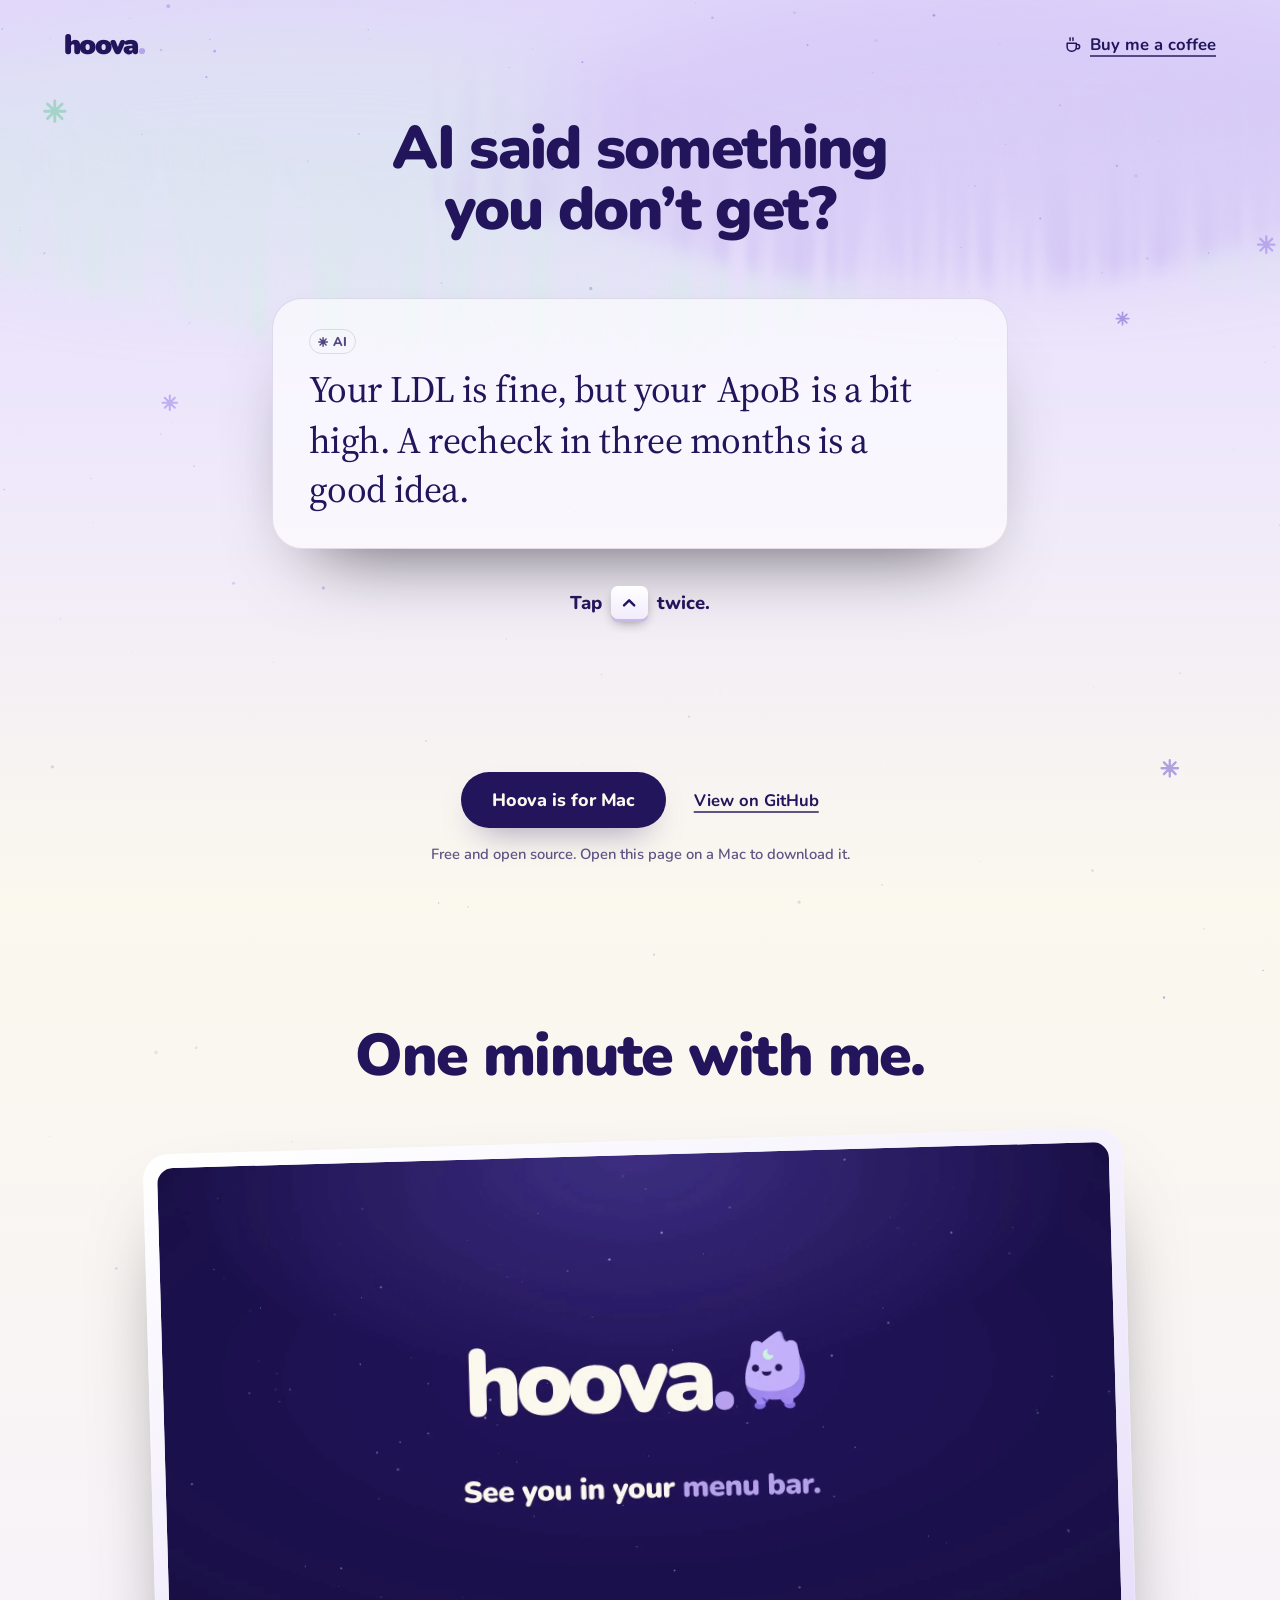
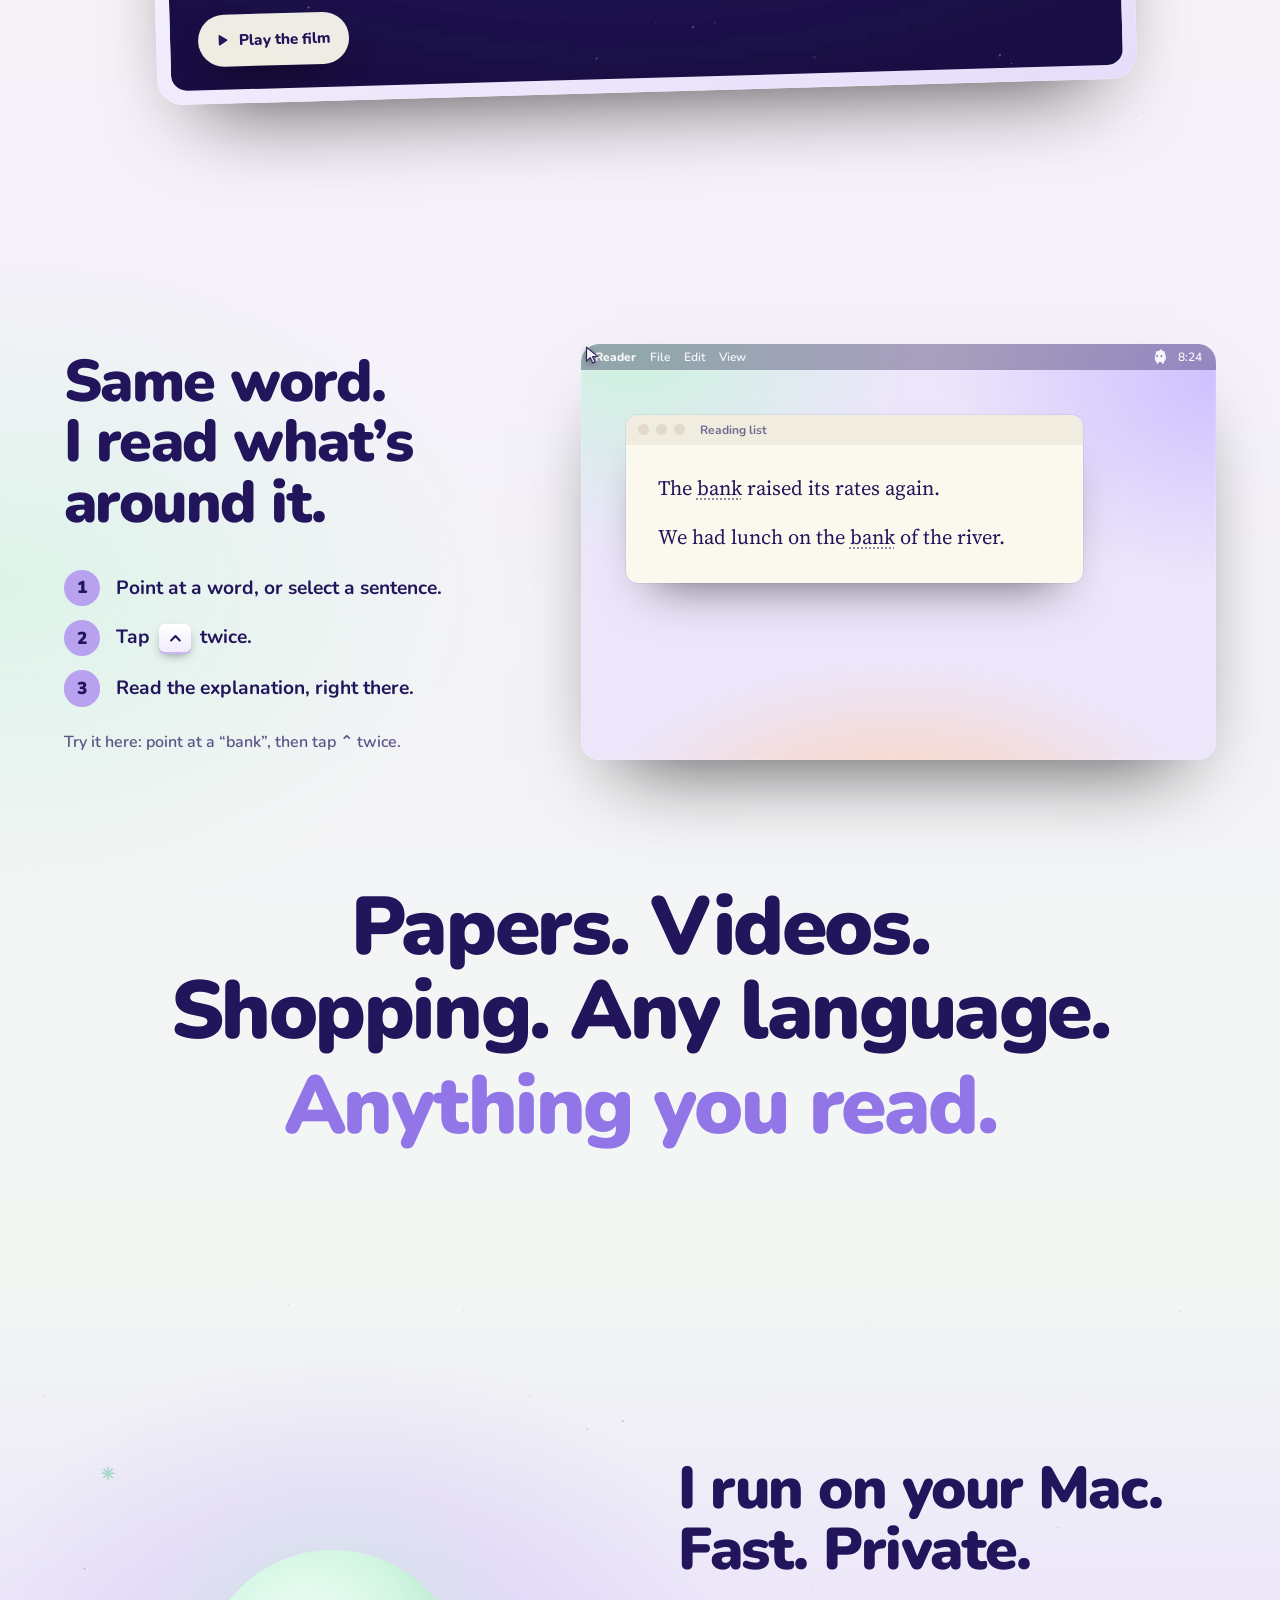
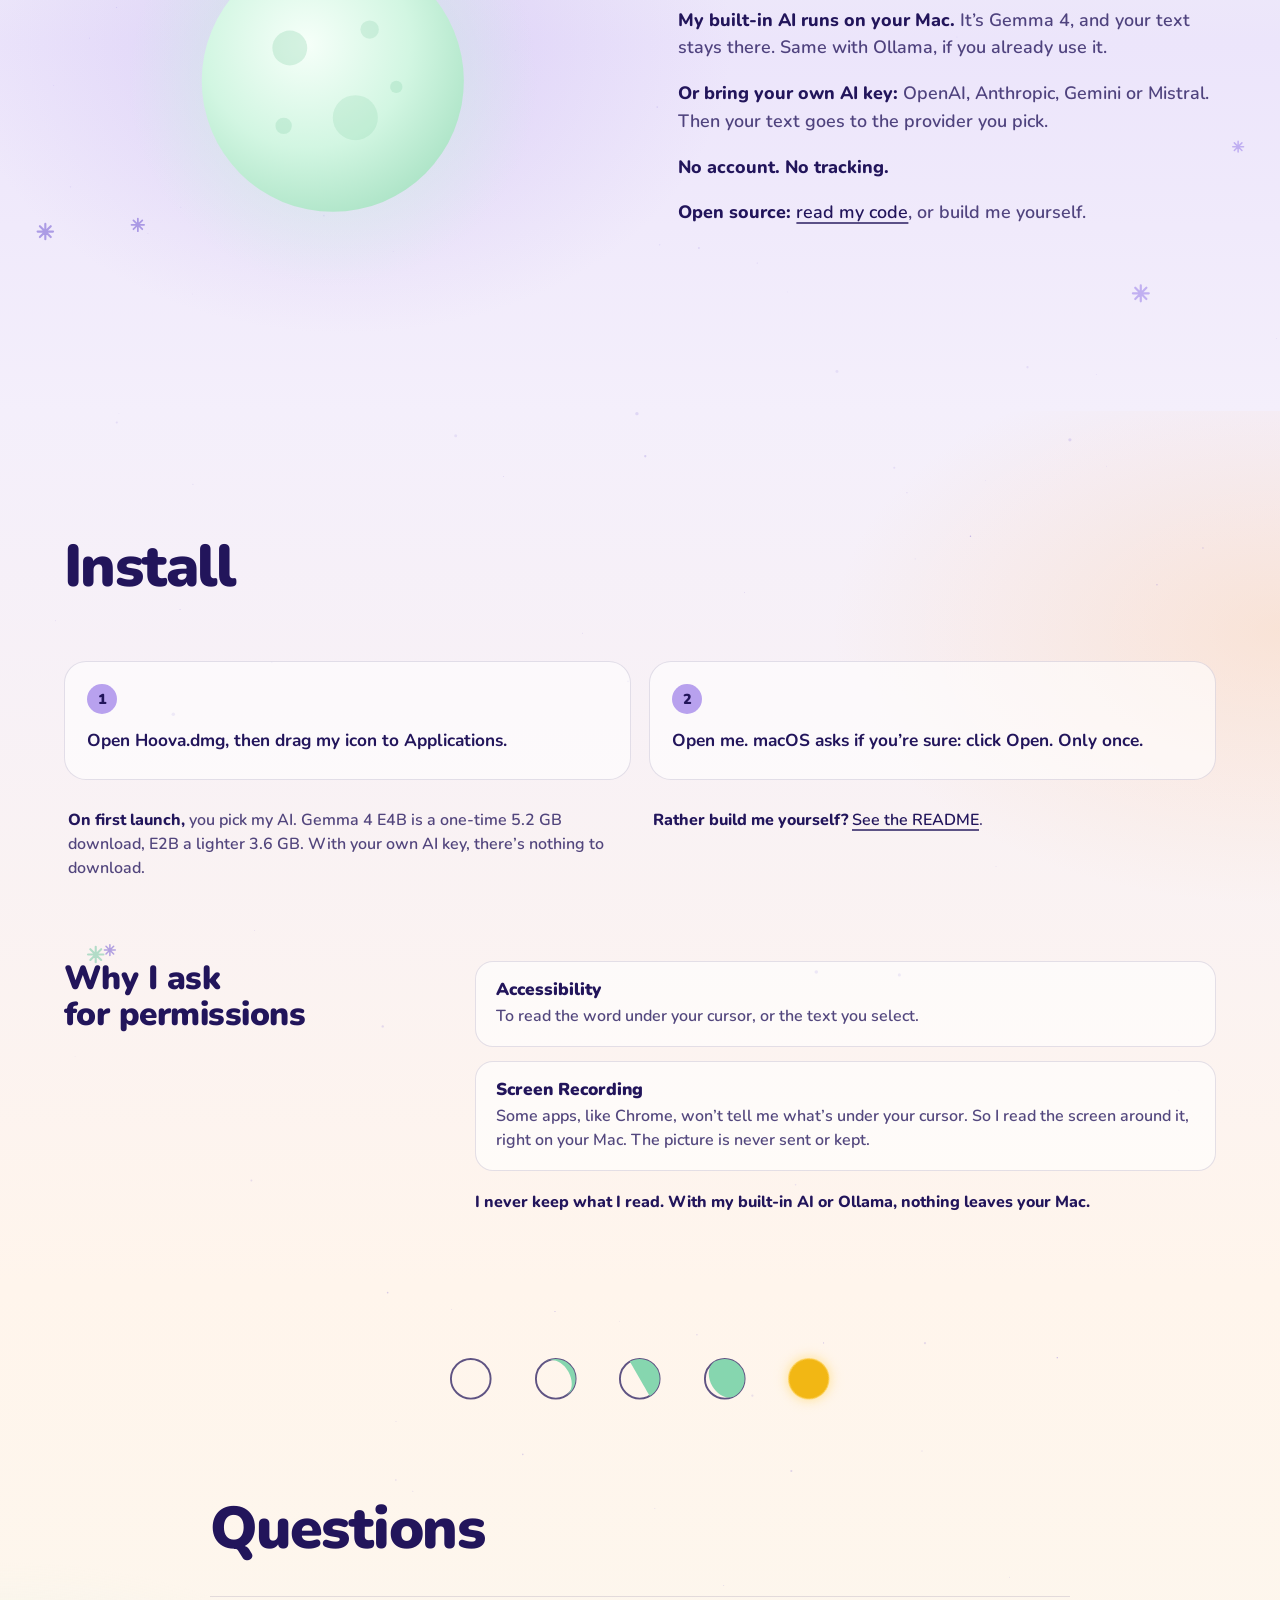
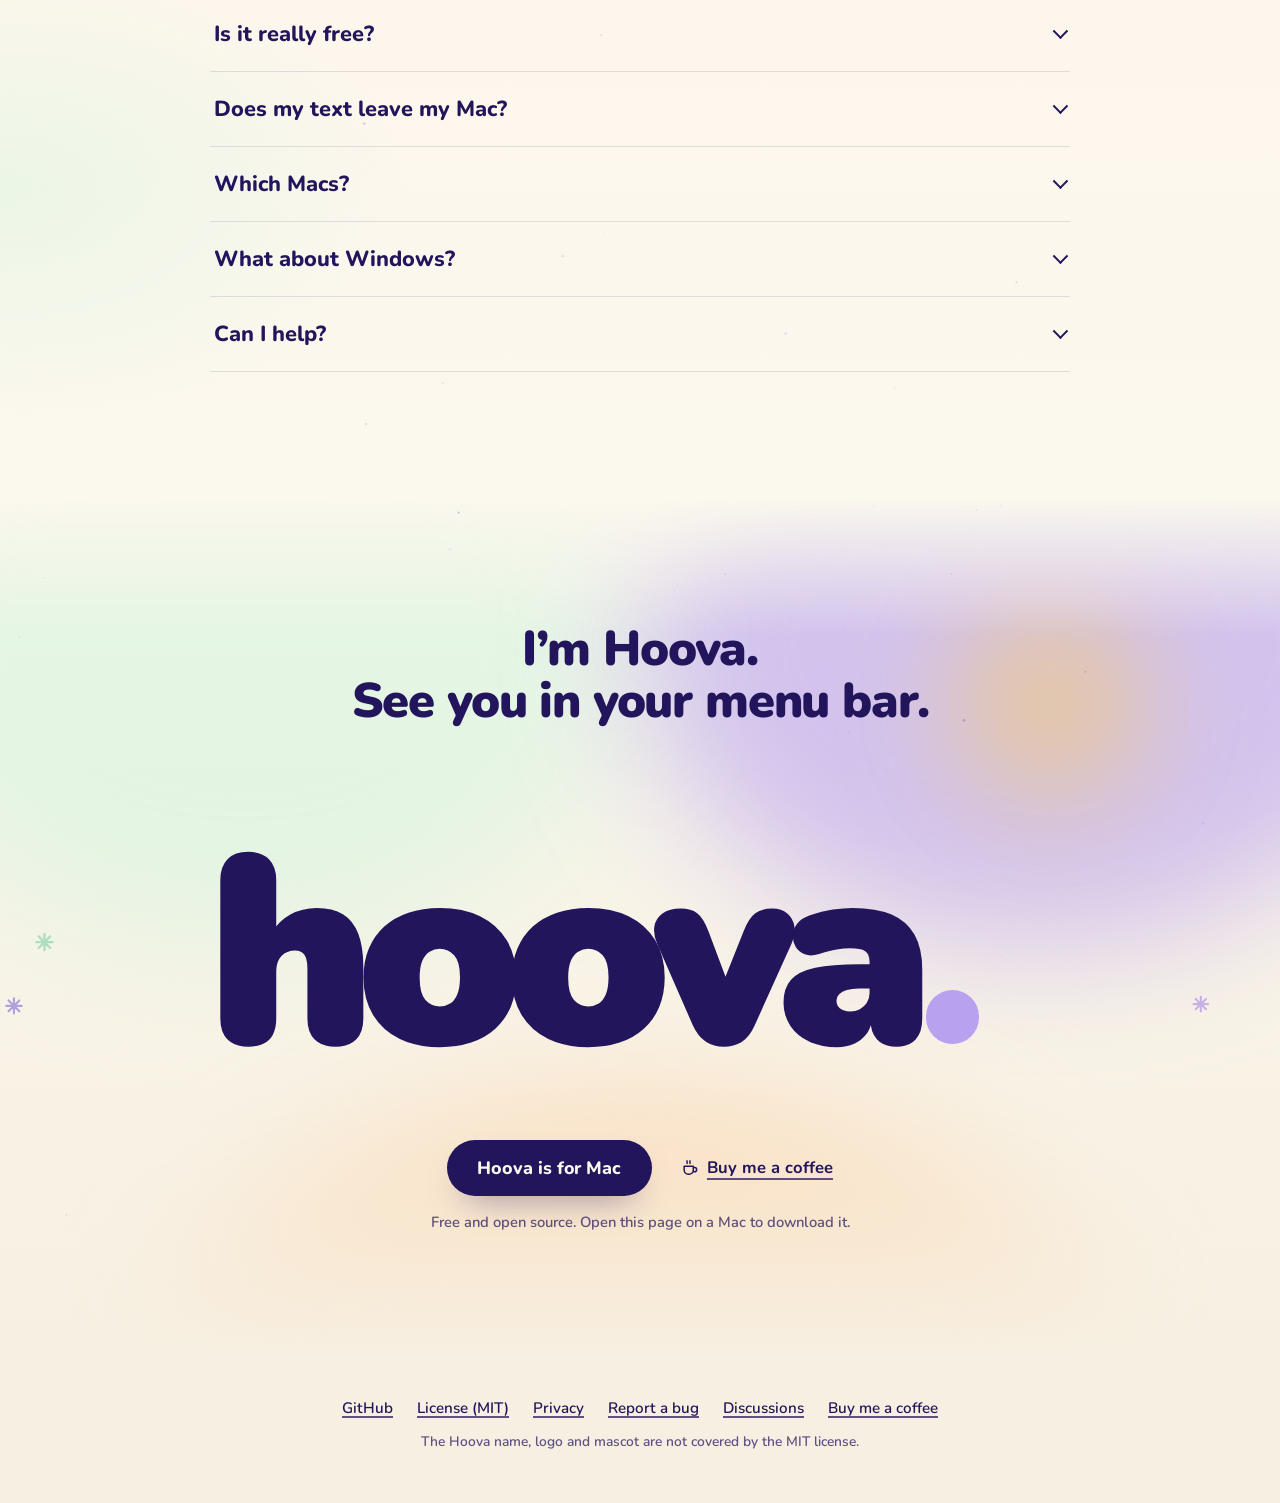
==== commit 61e3b710: "Two install steps: Hoova is now notarized" ====
--- a/index.html
+++ b/index.html
@@ -295,12 +295,10 @@
   <div class="install-stage stage">
     <ol class="install-steps">
       <li class="install-card"><span class="step-n" aria-hidden="true">1</span><p>Open Hoova.dmg, then drag my icon to Applications.</p></li>
-      <li class="install-card"><span class="step-n" aria-hidden="true">2</span><p>Open it. macOS says it can’t check the app.</p></li>
-      <li class="install-card" id="install-anyway"><span class="step-n" aria-hidden="true">3</span><p>Open System Settings → Privacy &amp; Security, click <b>Open Anyway</b>, then <b>Open</b>. Only once.</p></li>
+      <li class="install-card" id="install-open"><span class="step-n" aria-hidden="true">2</span><p>Open me. macOS asks if you’re sure: click <b>Open</b>. Only once.</p></li>
     </ol>
   </div>
   <div class="install-notes">
-    <p><strong>Why the warning?</strong> Apple’s signature costs $99 a year. Hoova is free, and its code is public.</p>
     <p><strong>On first launch,</strong> you pick my AI. Gemma 4 E4B is a one-time 5.2 GB download, E2B a lighter 3.6 GB. With your own AI key, there’s nothing to download.</p>
     <p><strong>Rather build me yourself?</strong> <a href="https://github.com/Teay2026/hoova#readme">See the README</a>.</p>
   </div>
--- a/styles.css
+++ b/styles.css
@@ -1670,7 +1670,7 @@
 
 .install-steps {
   display: grid;
-  grid-template-columns: repeat(3, minmax(0, 1fr));
+  grid-template-columns: repeat(2, minmax(0, 1fr));
   gap: 18px;
   margin: 0;
   padding: 0;
@@ -1697,7 +1697,7 @@
 
 .install-notes {
   display: grid;
-  grid-template-columns: repeat(3, minmax(0, 1fr));
+  grid-template-columns: repeat(2, minmax(0, 1fr));
   gap: 18px;
   margin-top: 28px;
 }
@@ -1983,8 +1983,8 @@
     grid-column: auto;
   }
 
-  /* Une carte sous l'autre : Hoova dépasse de la troisième dans l'espace au-dessus d'elle. */
-  #install-anyway {
+  /* Une carte sous l'autre : Hoova dépasse de la dernière dans l'espace au-dessus d'elle. */
+  #install-open {
     margin-top: calc(var(--hv-size) * .45);
   }
 }
